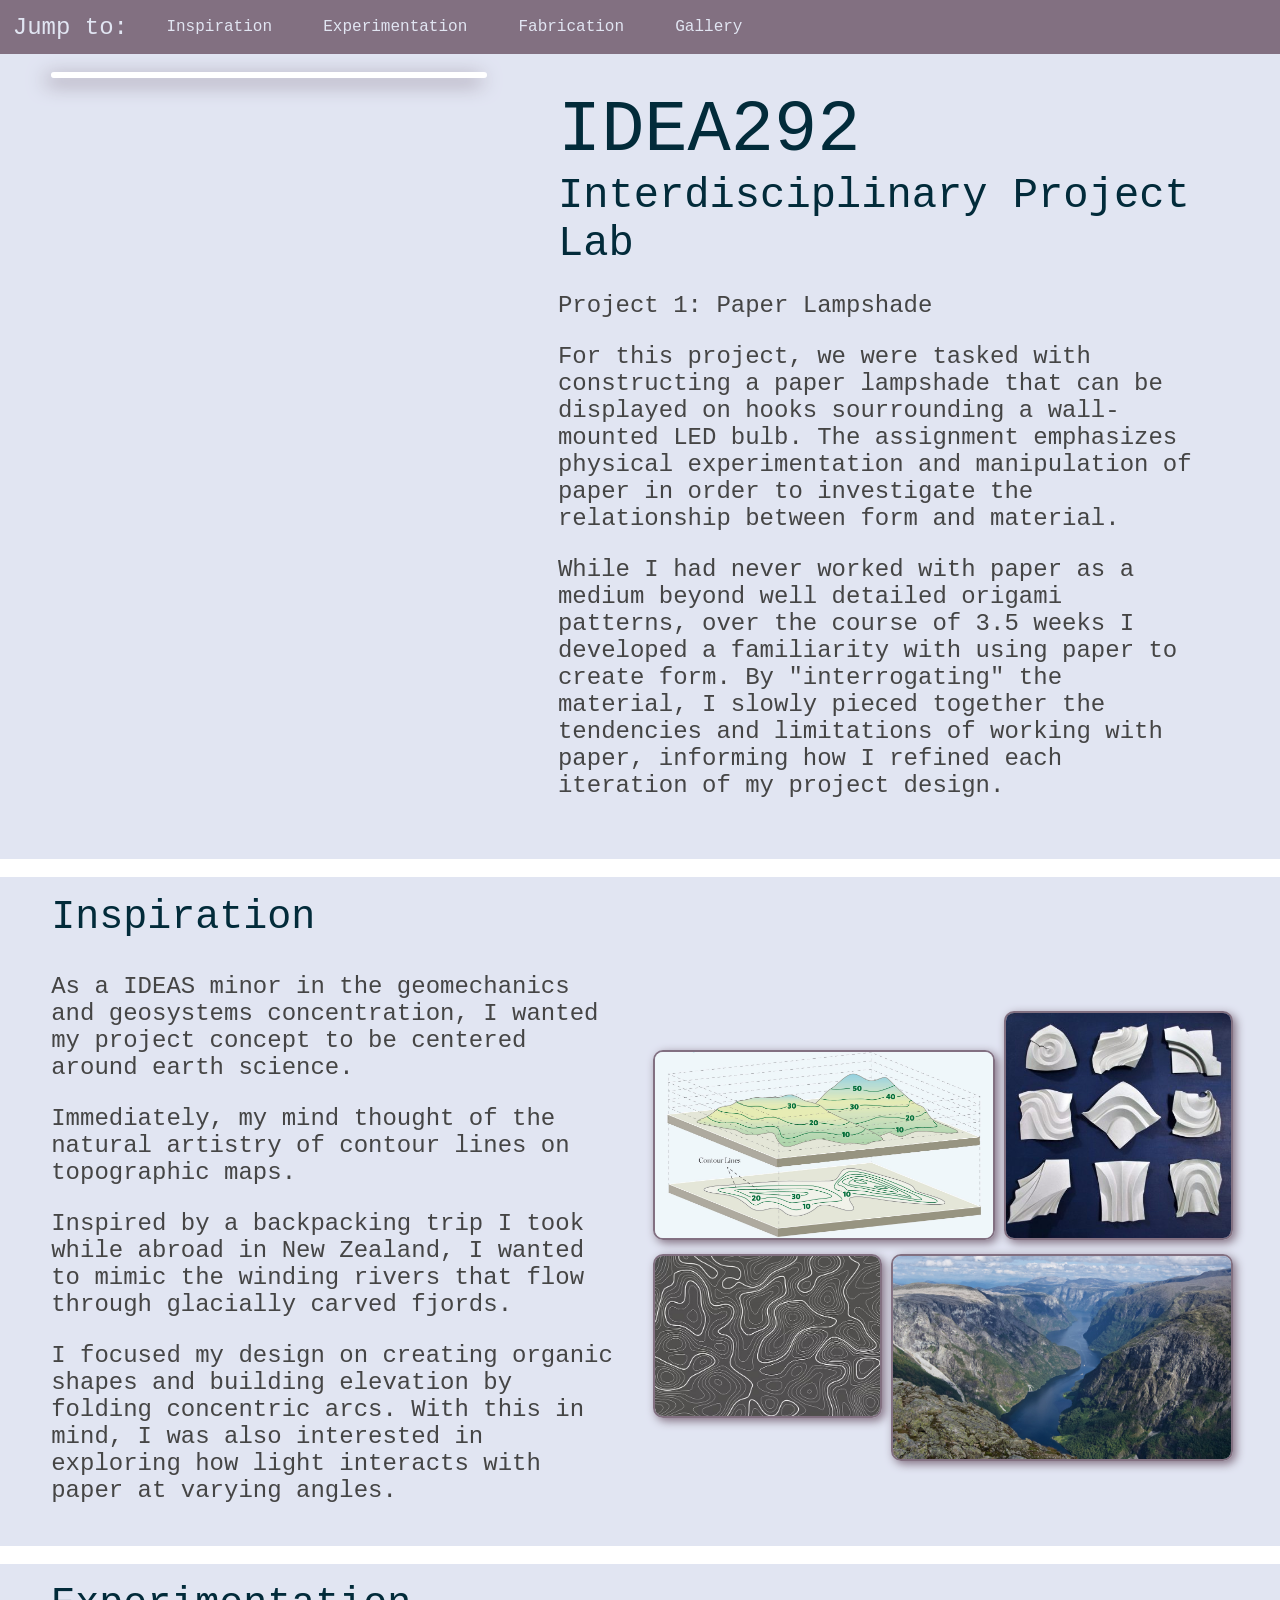
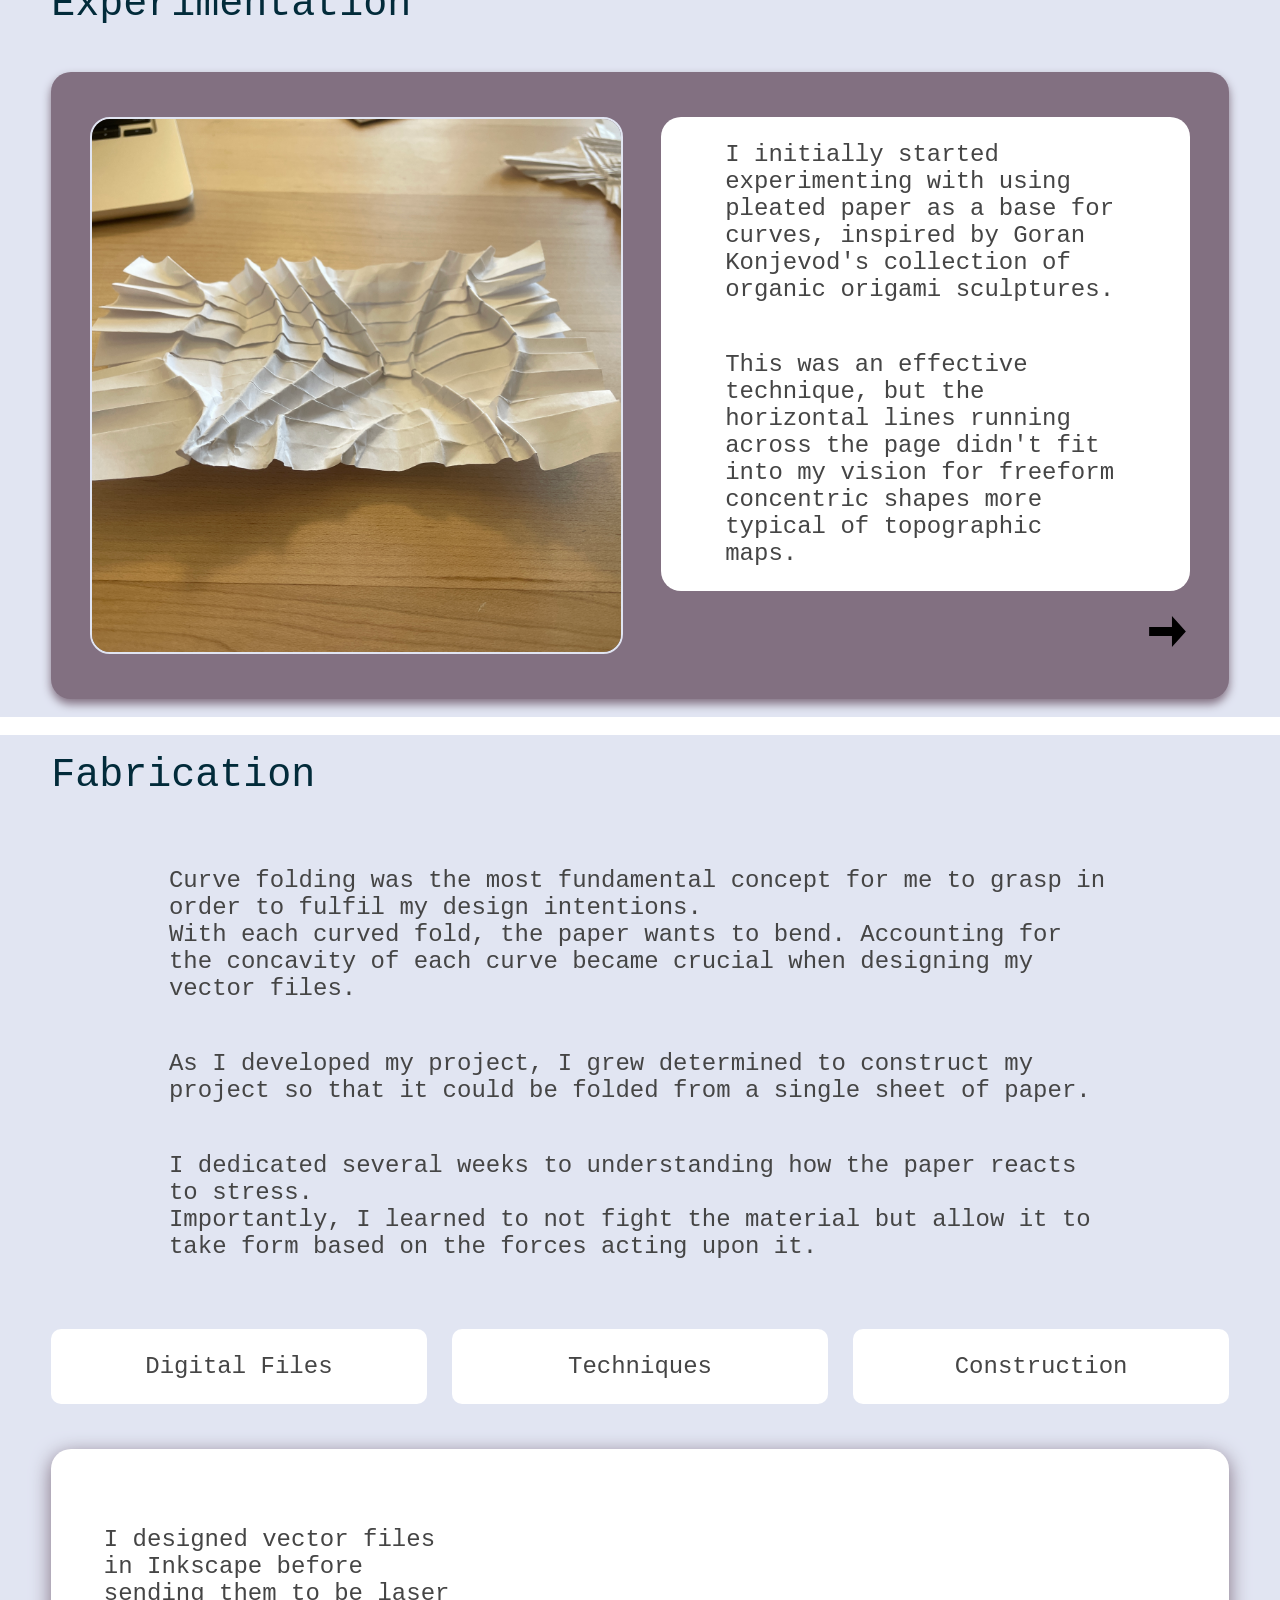
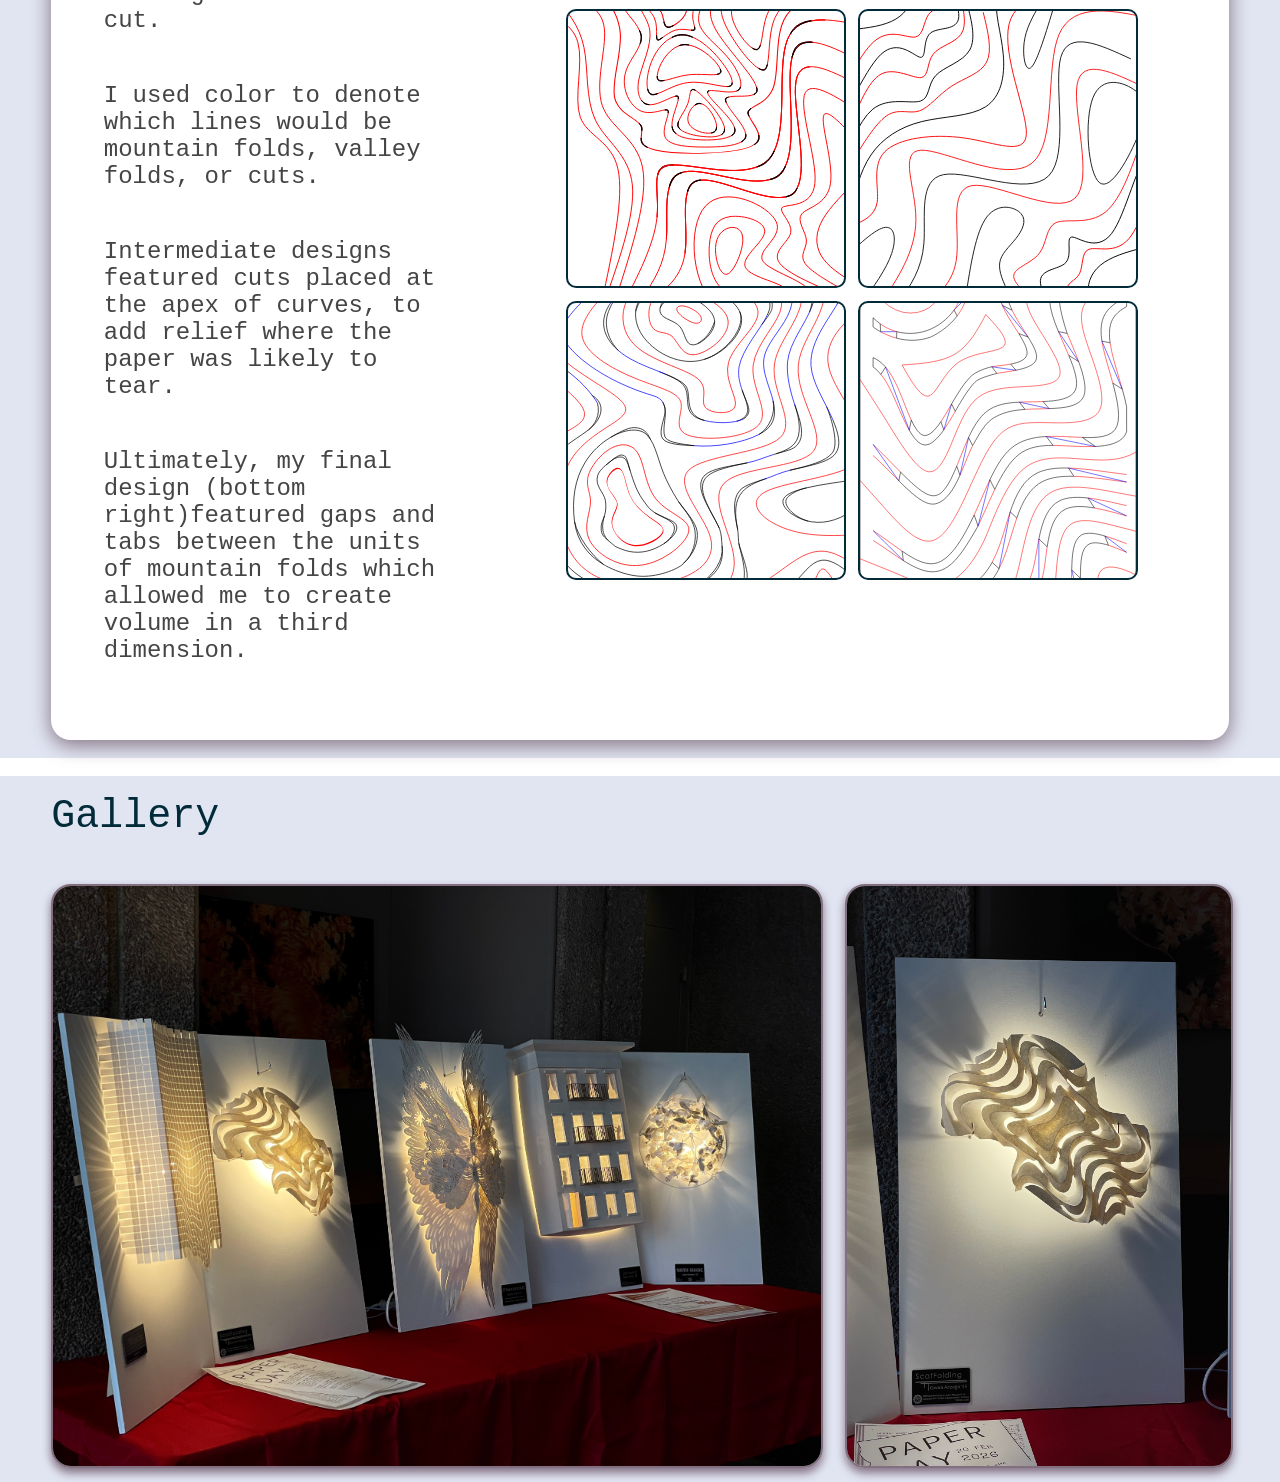
==== index.html @ c8131023 "Add files via upload" ====
<!DOCTYPE html>
<html lang="en">
<head>
    <meta charset="UTF-8">
    <meta name="viewport" content="width=device-width, initial-scale=1.0">
    <title>Paper Project</title>
     <link rel="stylesheet" href="PaperProject.css">
</head>
<body>
    <div id="nav">
        <p>Jump to:</p>
        <div class="navBox"><a class="navLink" href="#inspiration">Inspiration</a></div>
        <div class="navBox"><a class="navLink" href="#experimentation">Experimentation</a></div>
        <div class="navBox"><a class="navLink" href="#fabrication">Fabrication</a></div>
        <div class="navBox"><a class="navLink" href="#gallery">Gallery</a></div>

    </div>
    <div id="allSections">
        <div id= "landing" class="section">
            <div id="landingPhoto" class="fill"><img src="./Images/paperLabPhoto.JPG" alt=""></div>
            <div id="landingText" class="fill">
                <div id="number292" ><h2>IDEA292</h2></div>
                <div id="title292" ><h3>Interdisciplinary Project Lab</h3></div>
                <div id="description292"><p>Project 1: Paper Lampshade</p>
                <p>For this project, we were tasked with constructing a paper lampshade that can be displayed on hooks sourrounding a wall-mounted LED bulb. The assignment emphasizes physical experimentation and manipulation of paper in order to investigate the relationship between form and material.</p>
                <p>While I had never worked with paper as a medium beyond well detailed origami patterns, over the course of 3.5 weeks I developed a familiarity with using paper to create form. By "interrogating" the material, I slowly pieced together the tendencies and limitations of working with paper, informing how I refined each iteration of my project design.</p>
                </div>
            </div>

        </div>

        <div id="inspiration" class="section">
            <div id="inspirationTitle" class="titles"><h2>Inspiration</h2></div>
            <div id="inspirationContent">
                <div id="inspirationText">
                    <p>As a IDEAS minor in the geomechanics and geosystems concentration, I wanted my project concept to be centered around earth science.</p>
                    <p>Immediately, my mind thought of the natural artistry of contour lines on topographic maps.</p>
                    <p>Inspired by a backpacking trip I took while abroad in New Zealand, I wanted to mimic the winding rivers that flow through glacially carved fjords.</p>
                    <p>I focused my design on creating organic shapes and building elevation by folding concentric arcs. With this in mind, I was also interested in exploring how light interacts with paper at varying angles.</p>
                   
                </div>
                <div id="inspirationPhotos"> 
                    <div id="inspirationPhotosTop">
                        <span class="imgContainer" id="topoDiagram"><img src="./Images/topo-diagram.jpg"></span>
                        <span class="imgContainer"><img src="./Images/wesley_hicks.jpg"></span>
                    </div>
                    <div id="inspirationPhotosBottom">
                        <span class="imgContainer" ><img src="./Images/topo-contour.jpeg"></span>
                        <span class="imgContainer" id="fjord"><img src="./Images/fjord.jpg"></span>
                    </div>
                </div>
            </div>
        </div>

        <div id="experimentation" class="section">
            <div id="expTitle" class="titles"><h2>Experimentation</h2></div>
            <div class="expSlide" id="expSlide1" >
                <div class="expImage" id="expImage1"><img src="./Images/pleatedFolds.JPG"></div>
                <div class="expTextAndArrow">
                    <div class="expBlurbs" id="expBlurb1">
                        <p>I initially started experimenting with using pleated paper as a base for curves, inspired by Goran Konjevod's collection of organic origami sculptures.</p>
                        <p>This was an effective technique, but the horizontal lines running across the page didn't fit into my vision for freeform concentric shapes more typical of topographic maps.</p>
                    </div>
                    <div  class="expArrowBox" id="firstArrow"><img class="arrow" src="./Images/RightArrow.svg"></div>
                </div>
            </div>
            <div id="expSlide2" class="expSlide">
                <div class="expImage" id="expImage"><img src="./Images/squarymid.JPG"></div>
                <div class="expTextAndArrow">
                    <div class="expBlurbs" id="expBlurb2">
                        <p>From there, I then moved toward a gridded approach. While satisfying, the meticulously folded grid felt too calculated to represent the naturally crafted landforms I was inspired by.</p>
                        <p>Though, this experiment did show me that my goals of building vertical elevation was not far out of reach.</p>
                    </div>
                    <div  class="expArrowBox"><img  class="flipArrow" src="./Images/RightArrow.svg"><img class="arrow" src="./Images/RightArrow.svg"></div>
                </div>
            </div>
            <div id="expSlide3" class="expSlide">
                <div class="expImage" id="expImage3"><img src="./Images/roundMdf.JPG"></div>
                <div class="expTextAndArrow">
                    <div class="expBlurbs" id="expBlurb3">
                        <p>Straying away from straight lines, I tried using laser cut perforations to act as paths to guide folds. I also laser cut MDF whose edges I could press into and roll over the perforations in order to easily create creases in the paper.</p>
                        <p>At this point, I was able to make curved folds but my paper would end up wrinkled and sometimes torn.</p>
                    </div>
                    <div  class="expArrowBox"><img class="flipArrow" src="./Images/RightArrow.svg"><img class="arrow" src="./Images/RightArrow.svg"></div>
                </div>
            </div>
            <div id="expSlide4" class="expSlide">
                <div class="expImage" id="expImage4"><img src="./Images/colorCurves.JPG"></div>
                <div class="expTextAndArrow">
                    <div class="expBlurbs" id="expBlurb4">
                        <p>I realized that folding curves meant the paper would want to bend. I also realized that the paper was most likely to tear at the peaks of curves, meaning these are locations of high stress.</p>
                        <p>By color coding my folds and bends, I got a good sense of how the paper wants to move when I make certain design decisions.</p>
                    </div>
                    <div  class="expArrowBox"><img class="flipArrow"  src="./Images/RightArrow.svg"><img class="arrow" src="./Images/RightArrow.svg"></div>
                </div>
            </div>
            <div id="expSlide5" class="expSlide">
                <div class="expImage" id="expImage5"><img src="./Images/tapedShell.JPG"></div>
                <div class="expTextAndArrow">
                    <div class="expBlurbs" id="expBlurb5">
                        <p>Before I could figure out how to assemble everything from one sheet of paper, I decided to separate each band and use tape to add hinges for movement in a new direction.</p>
                        <p>This paper shell helped me realize it was still possible to create more depth coming out of the board if I could figure out how to fold paper hinges between each curved section.</p>
                    </div>
                    <div  class="expArrowBox" id="lastArrow"><img class="flipArrow" src="./Images/RightArrow.svg"></div>
                </div>
            </div>
        </div>
        
        <div id="fabrication" class="section">
            <div id="fabTitle" class="titles"><h2>Fabrication</h2></div>
            <div id="fabConstraints">
                <p>Curve folding was the most fundamental concept for me to grasp in order to fulfil my design intentions.<br>With each curved fold, the paper wants to bend. Accounting for the concavity of each curve became crucial when designing my vector files.</p>
                <p>As I developed my project, I grew determined to construct my project so that it could be folded from a single sheet of paper.</p>
                <p>I dedicated several weeks to understanding how the paper reacts to stress.<br>Importantly, I learned to not fight the material but allow it to take form based on the forces acting upon it.</p>
            </div>
            <div id="labelContainer">
                <div id="digitalFiles" onclick="showFab('fabDigi')" class="labels"><p>Digital Files</p></div>
                <div id="techniques" onclick="showFab('fabTech')" class="labels"><p>Techniques</p></div>
                <div id="construction" onclick="showFab('fabConstruct')" class="labels"><p>Construction</p></div>
            </div>
            <div class="fabContainer active" id="fabDigi">
                <div id="fabDigiText">
                    <p>I designed vector files in Inkscape before sending them to be laser cut.</p>
                    <p>I used color to denote which lines would be mountain folds, valley folds, or cuts.</p>
                    <p>Intermediate designs featured cuts placed at the apex of curves, to add relief where the paper was likely to tear.</p>
                    <p>Ultimately, my final design (bottom right)featured gaps and tabs between the units of mountain folds which allowed me to create volume in a third dimension.</p>

                </div>
                <div id="fabDigiGrid">
                    <div id="fabDigiG1" class="digiGrid"><img src="./Images/6x6.svg" ></div>
                    <div id="fabDigiG2" class="digiGrid"><img src="./Images/10-21_10x10.svg" ></div>
                    <div id="fabDigiG3" class="digiGrid"><img src="./Images/curve_cuts.svg" ></div>
                    <div id="fabDigiG4" class="digiGrid"><img src="./Images/finalCut.svg" ></div>
                </div>
            </div>
            <div class="fabContainer" id="fabTech">
                <div class="fabText" id="fabTechText">
                    <p>Paper is a delicate material and overhandling it can affect its ability to hold form or create unintentional creasing. Meticulously planning ahead and creatively using the tools available made the final piece possible.</p>
                </div>
                <div id="fabTechContent">
                    <div id="fabTechLeft" class="techColumn">
                        <div class="techColumnPic"><img src="./Images/binder_clips.JPG" alt=""></div>
                        <div class="techColumnText">
                            <p>The diagonal valley folds on the tabs between mountain fold units were what created the voluminous inward curl of the single sheet.</p>
                            <p>Binder clips were useful for ensuring good pressure and contact while the glue dried.</p>
                        </div>
                    </div>
                    <div id="fabTechRight" class="techColumn">
                        <div class="techColumnPic"><img src="./Images/whiteboard1.JPG" alt=""></div>
                        <div class="techColumnText">
                            <p>Though there exist programs that can simulate origami folds, the curves and varying fold angles within my design were not well visualized.</p>
                            <p>Instead, I found drawing perspective views and color coordinating fold direction was a more helpful route.</p>
                        </div>
                    </div>
                </div>
            </div>
            <div class="fabContainer" id="fabConstruct">
                <div id="fabConstructTop" class="fill">
                    <div class="fabText" id="fabConstructBlurb">
                        <p>Most of my time was spent trying to understand the ins-and-outs of working with paper as a construction material. It was only on the last night before my project was showcased that each piece of knowledge I learned over 3.5 weeks culminated together into a final form. </p>
                    </div>
                </div>
                <div id="fabConstructBot" class="fill">
                    <div class="fabConstructBox" id="ConstructBox1">
                        <div class="fabConstructPic" id="ConstructPic1"><img src="./Images/namePlate.JPG"></div>
                        <div class="fabConstructText" id="ConstructText1">
                            <p>There is a paradoxical nature to my project that I wanted to capture in its title:<br>Organic shapes creating rigidity. An interconnected form only made possible by its gaps.</p>
                            <p>I found an apt comparison by thinking of my topographic inspiration almost as the floorplan or scaffolding of the land. It was a whole day later before I had even realized it had the word folding in it, which I capitalized for emphasis.</p>
                        </div>
                    </div>
                    <div class="fabConstructBox" id="ConstructBox2">
                        <div class="fabConstructText" id="ConstructText1">
                            <p>I was conscious of the fact that the paper would naturally shrink as I folded it up. I used a 20x16 sheet, dimensioned slightly smaller than the bed of the Epilog laser. </p>
                            <p>At this scale, the piece could sit on the hooks at a diagonal tilt, perfectly covering lightbulb in the middle, and cast shadows along where the edges make contact with the board.</p>
                        </div>
                        <div class="fabConstructPic" id="ConstructPic1"><img src="./Images/unfoldFold.JPG"></div>
                    </div>
                </div>

            </div>


        </div>
        <div class="section" id="gallery">
            <div id="galleryTitle" class="titles"><h2>Gallery</h2></div>
            <div id="galleryRow">
                <span class="galleryPic" id="galleryPicLeft"><img src="./Images/paperDayDisplay.JPG" alt=""></span>
                <span class="galleryPic" id="galleryPicRight"><img src="./Images/paperDaySolo.JPG" alt=""></span>
            </div>
        </div>
    </div>
<script src="PaperProject.js"></script>
</body>
</html>
---- PaperProject.css ----
body{
    box-sizing: border-box;
    font-family: 'Courier New', Courier, monospace;
    margin: 0px;
}

h2,h3{
    font-weight: normal;
    color: #022b3a}
p{ 
    font-size: clamp(1rem, 0.7rem + 1vw, 1.5rem);
    color: #454545ff;
}

#nav{ 
    display: flex;
    align-items: center;
    gap: 2vw;
    background-color: #827081;
    padding: 1vh 1vw;
    p{ 
        color: #e1e5f2;
        margin: 0;
    }
}
.navBox{ 
    display: flex;
    padding: 1vh 1vw;
    border-radius: 10px;
    display: flex;
    align-items: center;
}

.navLink{
    color: #e1e5f2;
    text-decoration: none;
}

.navBox:hover{ 
    background-color: #e1e5f2;
    a{ 
    color: #022b3a} 
    transition: 0.25s ease-in-out;
}


#allSections{ 
    display: flex;
    flex-direction: column;
    gap:2vh;
}

.section{ 
    display: flex;
    padding: 2vh 4vw;
    gap: 5vh;
    flex-wrap: wrap;
    align-items: start;
    background-color:#e1e5f2
}

.fill{ 
    display: flex;
    flex:1;
    overflow: hidden;
}

#landingPhoto{ 
    display: flex;
    border-radius: 20px;
    overflow: hidden;
    min-width: 360px;
    border: white solid 3px;
    box-shadow: -5px 5px 20px #827081 ;
    img{ 
        width: 100%;
        object-fit: contain}
}

#landingText{ 
    display: flex;
    flex: 1.5;
    flex-direction: column;
    align-items:left;
    text-align: left;
    padding: 2vh 2vw;
    min-width: 360px;
}

#number292{ 
    font-size: clamp(1.75rem, 1rem + 2.5vw, 3rem);
    h2{
        margin: auto;
    }
}

#title292{
    font-size: clamp(1.5rem, 1.4rem + 2vw, 2.25rem);
    h3{
        overflow-wrap: anywhere;
        margin: auto;
    }
}

#description292{ 
    font-size: clamp(1rem, 0.7rem + 1vw, 1.5rem);
    margin: auto;
}

#inspiration{ 
    flex-direction: column;
    gap: 1vh;
}

.titles{ 
    display: flex;
    width: 100%;
    h2{ 
        font-size: clamp(1.5rem, 1.4rem + 2vw, 2.5rem);
        margin: auto 0;
        
    }
}

#inspirationContent{
    display: flex;
    gap: 2vw;
    flex-wrap: wrap;   
    align-items: center;
}
#inspirationText{ 
    flex: 1;
    min-width: 360px;
}
#inspirationPhotos{ 
    display: flex;
    flex: 1;
    flex-direction: column;
    gap: 1vh;
    min-width: 400px;
}

#inspirationPhotosTop, #inspirationPhotosBottom{ 
    display: flex;
    justify-content: space-evenly;
    gap: 1vw;
}

.imgContainer{ 
    flex: 1;

    img{ 
        width: 100%;
        border-radius: 10px;
        border: #827081 solid 2px;

    box-shadow: 3px 3px 10px #827081 ;
    }
}
#topoDiagram, #fjord{ 
    flex: 1.5;
    align-self:end;
}


.expSlide{ 
    display: none;
    flex-wrap: wrap;
    gap: 3vw;
    padding: 5vh 3vw;
    background-color:#827081;
    border-radius: 20px;

    box-shadow: 0px 5px 10px #827081 ;
}
.expTextAndArrow{ 
    display: flex;
    flex-direction: column;
    flex: 1;
    gap: 2vh;
    min-width: 360px;
}

.expBlurbs{ 
    display: flex;
    flex-direction: column;
    flex: 1;
    background-color: white;
    border-radius: 20px;
    justify-content: center;
    align-items: center;
    padding: 0vh 5vw;
}

.expArrowBox{ 
    display: flex;
    height: 5vh;
    justify-content: space-between;
    img{
        height: 100%;
    }
}
.arrow{ 
    border-radius: 5px;
    opacity: 100%;
}

.arrow:hover{ 
    cursor: grab;
    background-color: #e1e5f2;
    transition: 0.25s ease-in-out;

}

#firstArrow{ 
    justify-content: right;
}
#lastArrow{ 
    justify-content: left;
}
.flipArrow{ 
    border-radius: 5px;
    transform: rotate(180deg);
    opacity: 100%;
}
.flipArrow:hover{ 
    cursor: grab;
    background-color: #e1e5f2;
    transition: .25s ease-in-out;
}

.expImage{ 
    flex: 1;
    align-content: center;
    overflow: hidden;
    border-radius: 20px;
    min-width: 360px;
    border: #e1e5f2 solid 2px;
    img{
        width: 100%;
        height: 100%;
        object-fit: cover;
    }
}
#fabrication{ 
    flex-direction: column;
}
#fabConstraints{
    display: flex;
    width: 100%;
    flex-direction: column;
    align-items: center;
    p{
        width: 80%;}
}
#labelContainer{
    display: flex;
    width: 100%;
    justify-content: center;
    gap: 2vw;
}

.labels{
    display: flex;
    flex: 1;
    justify-content: center;
    background-color: white;
    border-radius: 10px;
}
.labels:hover{ 
    cursor: grab;

    background-color: #827081;
    p{color: white;}
    transition: 0.25s ease-in-out;
}
.labels:active{ 

    background-color: #454545ff;
    transition: none;
}

.fabContainer{ 
    display: none;
    flex-wrap: wrap;
    background-color: white;
    gap: 1vw;
    min-height: 60vh;
    align-items: center;
    justify-content: center;
    border-radius: 20px;
    padding: 3vh 3vh;
    box-shadow: 0px 5px 20px #827081 ;
}

#fabDigiText{
    display: flex;
    flex-direction: column;
    padding: 2vw;
    width: 30%;
    min-width: 360px;
}

#fabDigiG1{grid-area: topLeft;}
#fabDigiG2{grid-area: topRight;}
#fabDigiG3{grid-area: botLeft;}
#fabDigiG4{grid-area: botRight;}

#fabDigiGrid{ 
    display: grid;
    flex: 1;
    grid:
    'topLeft topRight'
    'botLeft botRight';
    gap: 1vw;
    min-width: 360px;
    padding: 5vw;
    aspect-ratio: 1/1;
}
.digiGrid{ 
    background-color:white;
    border: solid 2px #022b3a;
    border-radius: 10px;
    overflow: hidden;
    img{ 
        width:100%;
        height: 100%;
        object-fit: cover;
    }
}

#fabTech{ 
    flex-direction: column;
}

.fabText{ 
    display: flex;
    padding: 2vh;
    justify-content: center;
    p{ 
        width: 80%;
    }
}

#fabTechContent{ 
    display: flex;
    flex: 1;
    gap: 2vw;
    width: 100%;
    flex-wrap: wrap;
}

.techColumn{ 
    display: flex;
    flex-direction: column;
    flex: 1;
    align-items: center;
    background-color: #827081;
    border-radius: 20px;
}

.techColumnPic{ 
    flex: 1;
    width: 50%;
    padding: 2vh 2vw;
    min-width: 360px;
    img{ 
        object-fit: cover;
        width: 100%;
        border-radius: 20px;
        border: #e1e5f2 solid 2px;
    }
}

.techColumnText{ 
    flex: 1;
    width: 80%;
    padding: 2vh 2vw;
    p{ 
        color: white;
    }
}

#fabConstruct{ 
    flex-direction: column;
}

.fabConstructBox{ 
    display: flex;
    gap: 1vw;
    background-color:#827081;
    border-radius: 20px;
    flex-wrap: wrap;
}
.fabConstructText{ 
    display: flex;
    flex-direction: column;
    flex:2;
    padding: 2vw;
    align-items: center;
    min-width: 360px;
    p{ 
        color: white;
    }
}

.fabConstructPic{ 
    display: flex;
    flex: 1;
    padding: 2vh 2vw;
    align-items: center;
    min-width: 250px;
    width: 50%;
    img{ 
        object-fit: cover;
        width: 100%;
        border-radius: 20px;
        border: #e1e5f2 solid 2px;
    }
}
#fabConstructBot{ 
    flex-direction: column;
    gap: 2vh;
}
.active{ 
    display: flex;
}

#galleryRow{ 
    display: flex;
    flex:1;
    gap: 2vw;
    flex-wrap: wrap;
}

.galleryPic{
    display: flex;
    min-width: 360px;
    img{ 
        width: 100%;
        height: 100%;
        object-fit: cover;
        border-radius: 20px;
        border: #827081 solid 2px;
        box-shadow: 0px 5px 10px #827081 ;
    }
}
#galleryPicLeft{ 
    flex: 2;
}
#galleryPicRight{ 
    flex: 1;
}
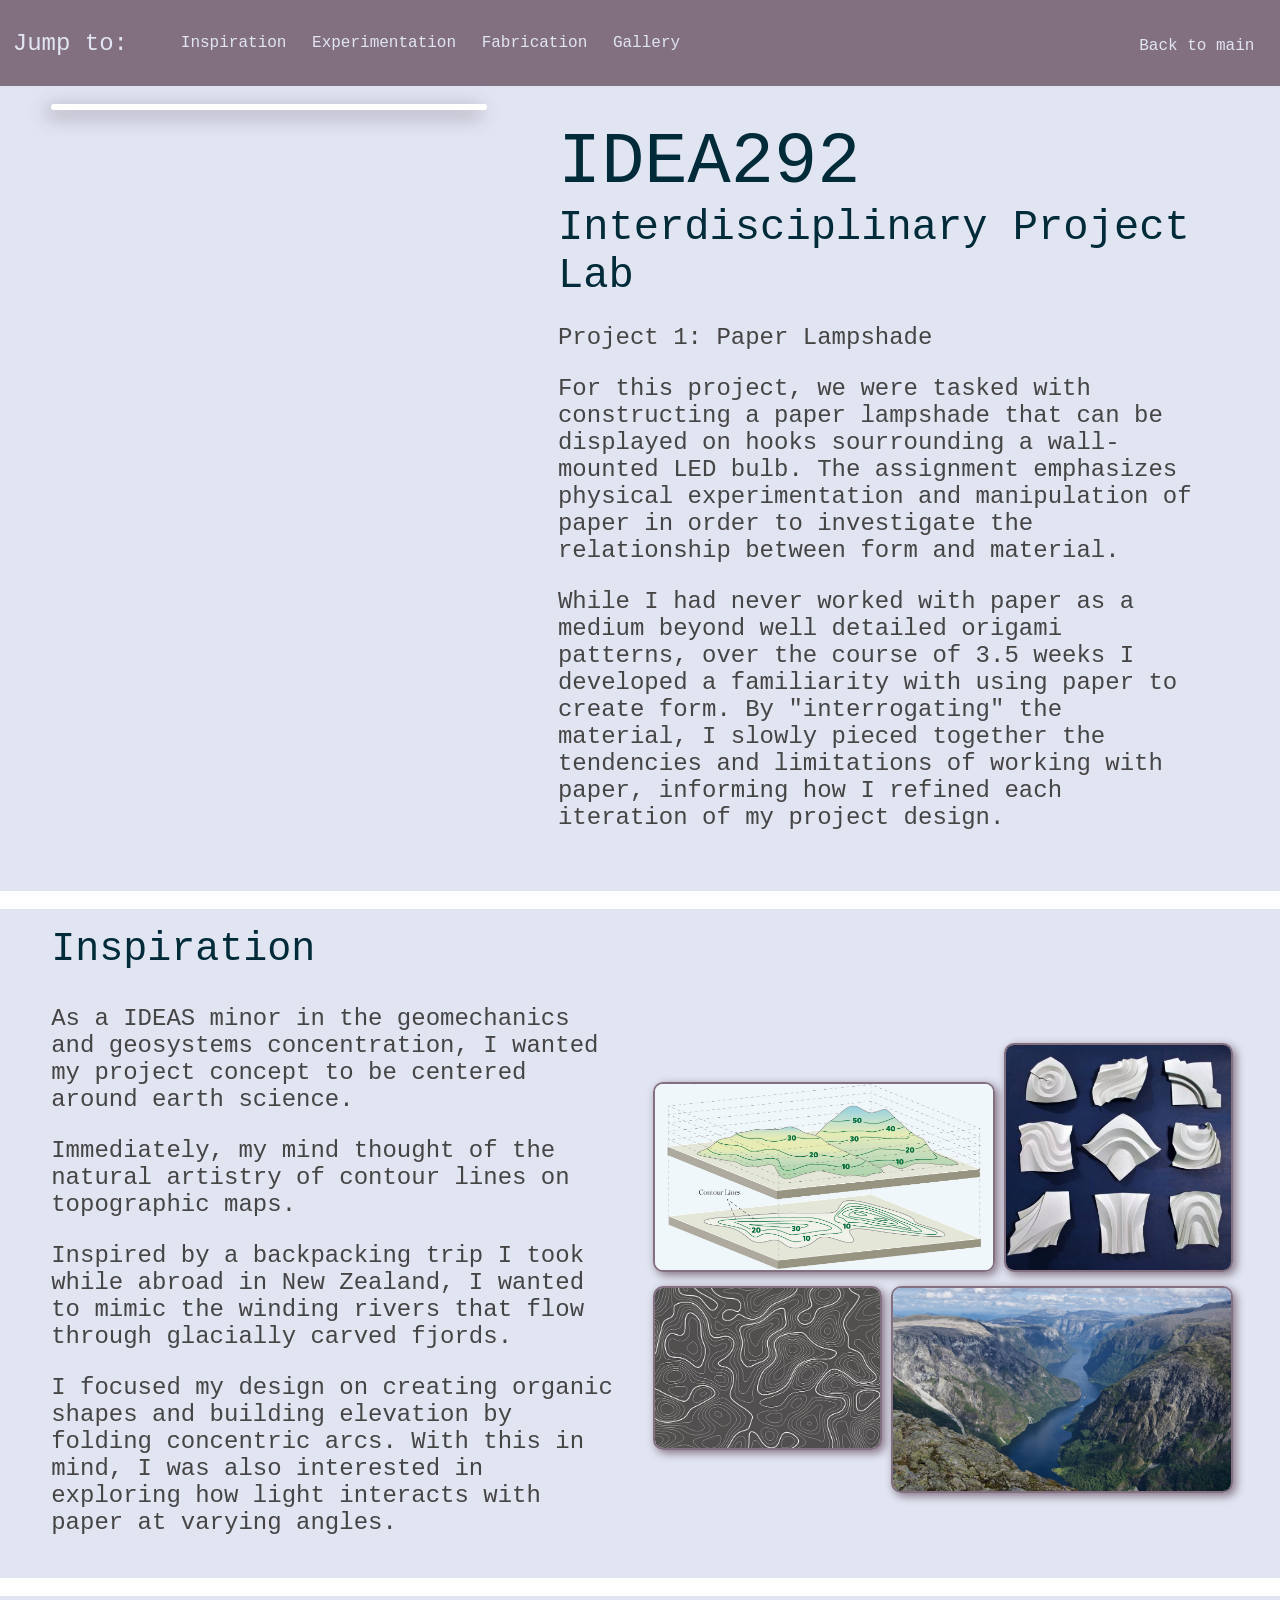
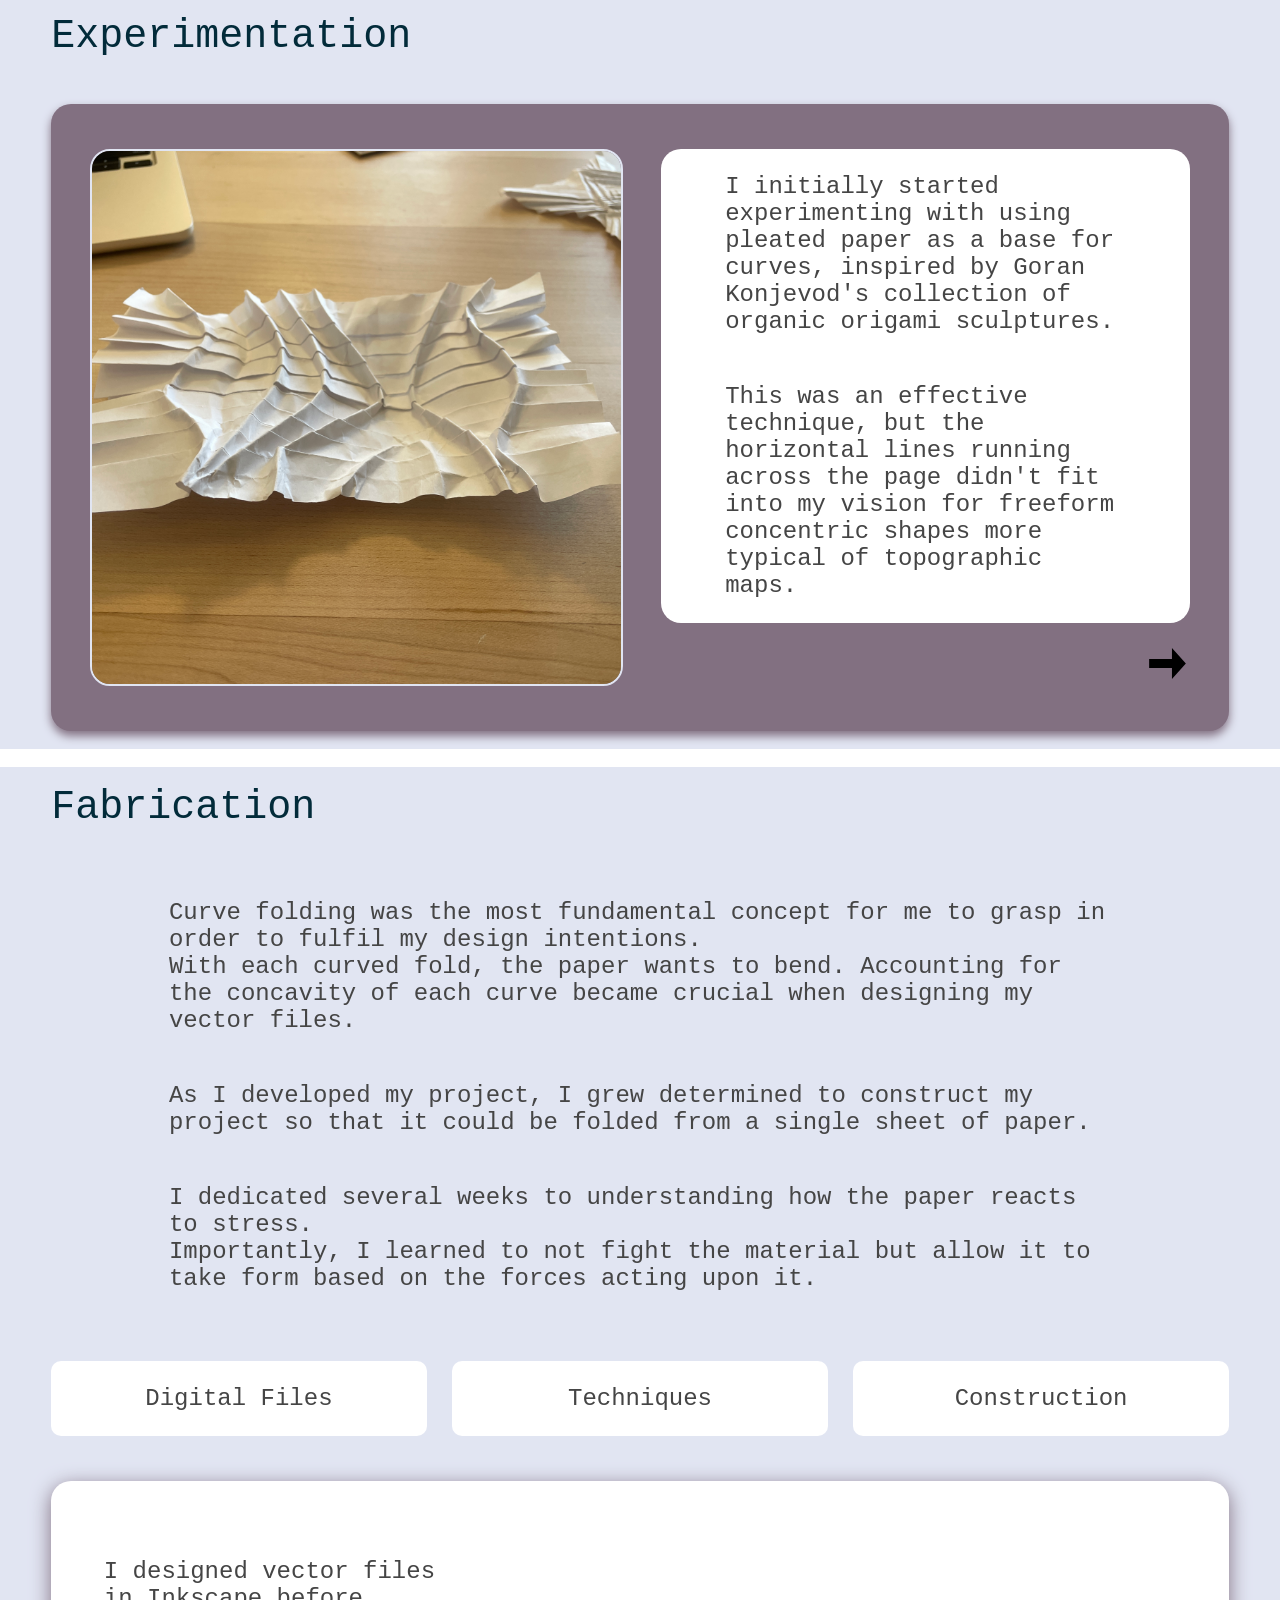
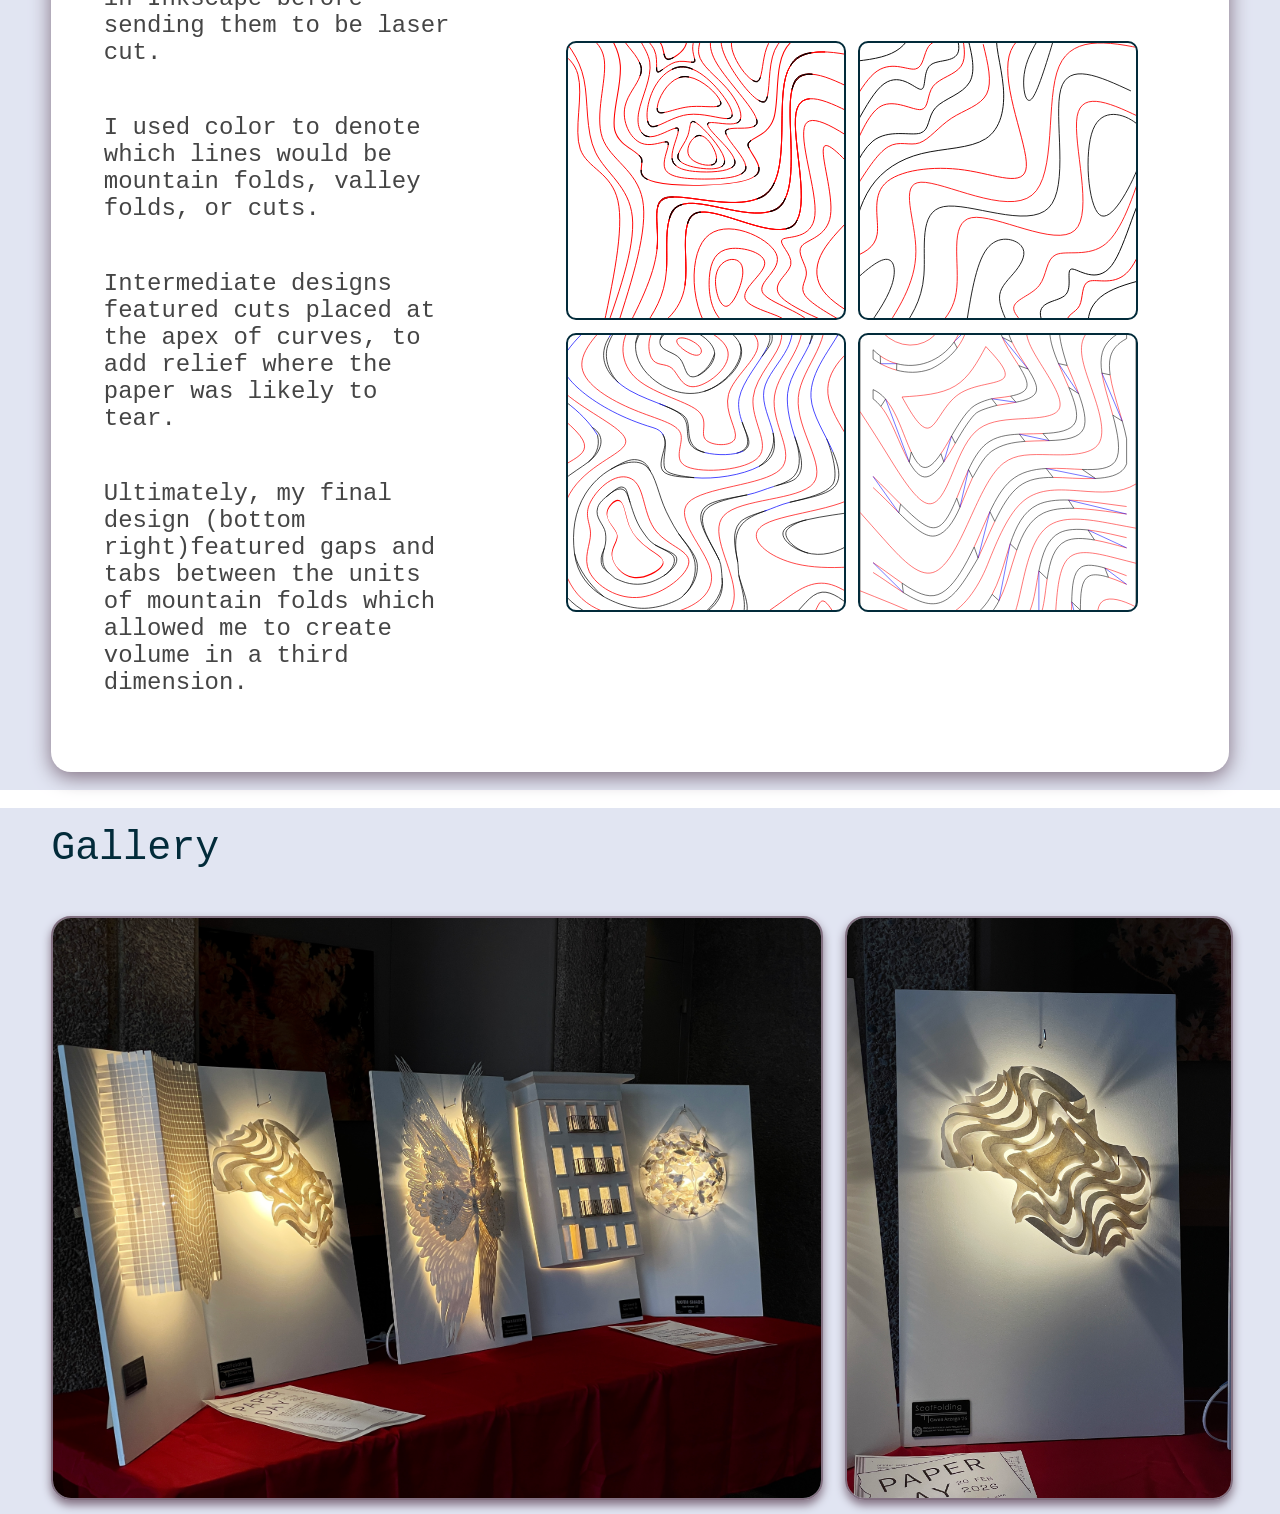
==== commit 813e2408: "Update index.html New nav bar" ====
--- a/index.html
+++ b/index.html
@@ -7,14 +7,21 @@
      <link rel="stylesheet" href="PaperProject.css">
 </head>
 <body>
-    <div id="nav">
-        <p>Jump to:</p>
-        <div class="navBox"><a class="navLink" href="#inspiration">Inspiration</a></div>
-        <div class="navBox"><a class="navLink" href="#experimentation">Experimentation</a></div>
-        <div class="navBox"><a class="navLink" href="#fabrication">Fabrication</a></div>
-        <div class="navBox"><a class="navLink" href="#gallery">Gallery</a></div>
-
-    </div>
+    <nav id="nav">
+        <div id="navMenu">
+            <p id="navDropdown">Jump to &#8964;</p>
+            <p id="jumpHorizontal">Jump to:</p>
+        <ul id="navSections">
+            <li class="navBox"><a class="navLink" href="#inspiration">Inspiration</a></li>
+            <li class="navBox"><a class="navLink" href="#experimentation">Experimentation</a></li>
+            <li class="navBox"><a class="navLink" href="#fabrication">Fabrication</a></li>
+            <li class="navBox"><a class="navLink" href="#gallery">Gallery</a></li>
+        </ul>
+        </div>
+        <div id="backToMain" class="navBox">
+            <a class="navLink" href="#gallery">Back to main</a>
+        </div>
+    </nav>
     <div id="allSections">
         <div id= "landing" class="section">
             <div id="landingPhoto" class="fill"><img src="./Images/paperLabPhoto.JPG" alt=""></div>
@@ -191,4 +198,4 @@
     </div>
 <script src="PaperProject.js"></script>
 </body>
-</html>+</html>
--- a/PaperProject.css
+++ b/PaperProject.css
@@ -14,15 +14,52 @@
 
 #nav{ 
     display: flex;
-    align-items: center;
+    align-items: baseline;
     gap: 2vw;
     background-color: #827081;
     padding: 1vh 1vw;
+    justify-content: space-between;
     p{ 
         color: #e1e5f2;
         margin: 0;
     }
 }
+#navMenu{ 
+    display: flex;
+    align-items: center;
+}
+
+#navDropdown{display: none;}
+
+#navDropdown:hover{ 
+    cursor: pointer;
+}
+
+
+@media (max-width: 700px){ 
+    #navMenu{ 
+        flex-direction: column;
+        align-items: baseline;
+        }
+    #navDropdown{ 
+        display: flex;}
+    #jumpHorizontal{display: none;}
+    #navSections{
+        display: none;
+        flex-direction: column;
+    }
+    #navSections.show{
+        display: flex;
+    }
+
+}
+
+@media (min-width: 700px){
+    #navSections{ 
+        display: flex;
+    }
+}
+
 .navBox{ 
     display: flex;
     padding: 1vh 1vw;
@@ -450,4 +487,4 @@
 }
 #galleryPicRight{ 
     flex: 1;
-}+}
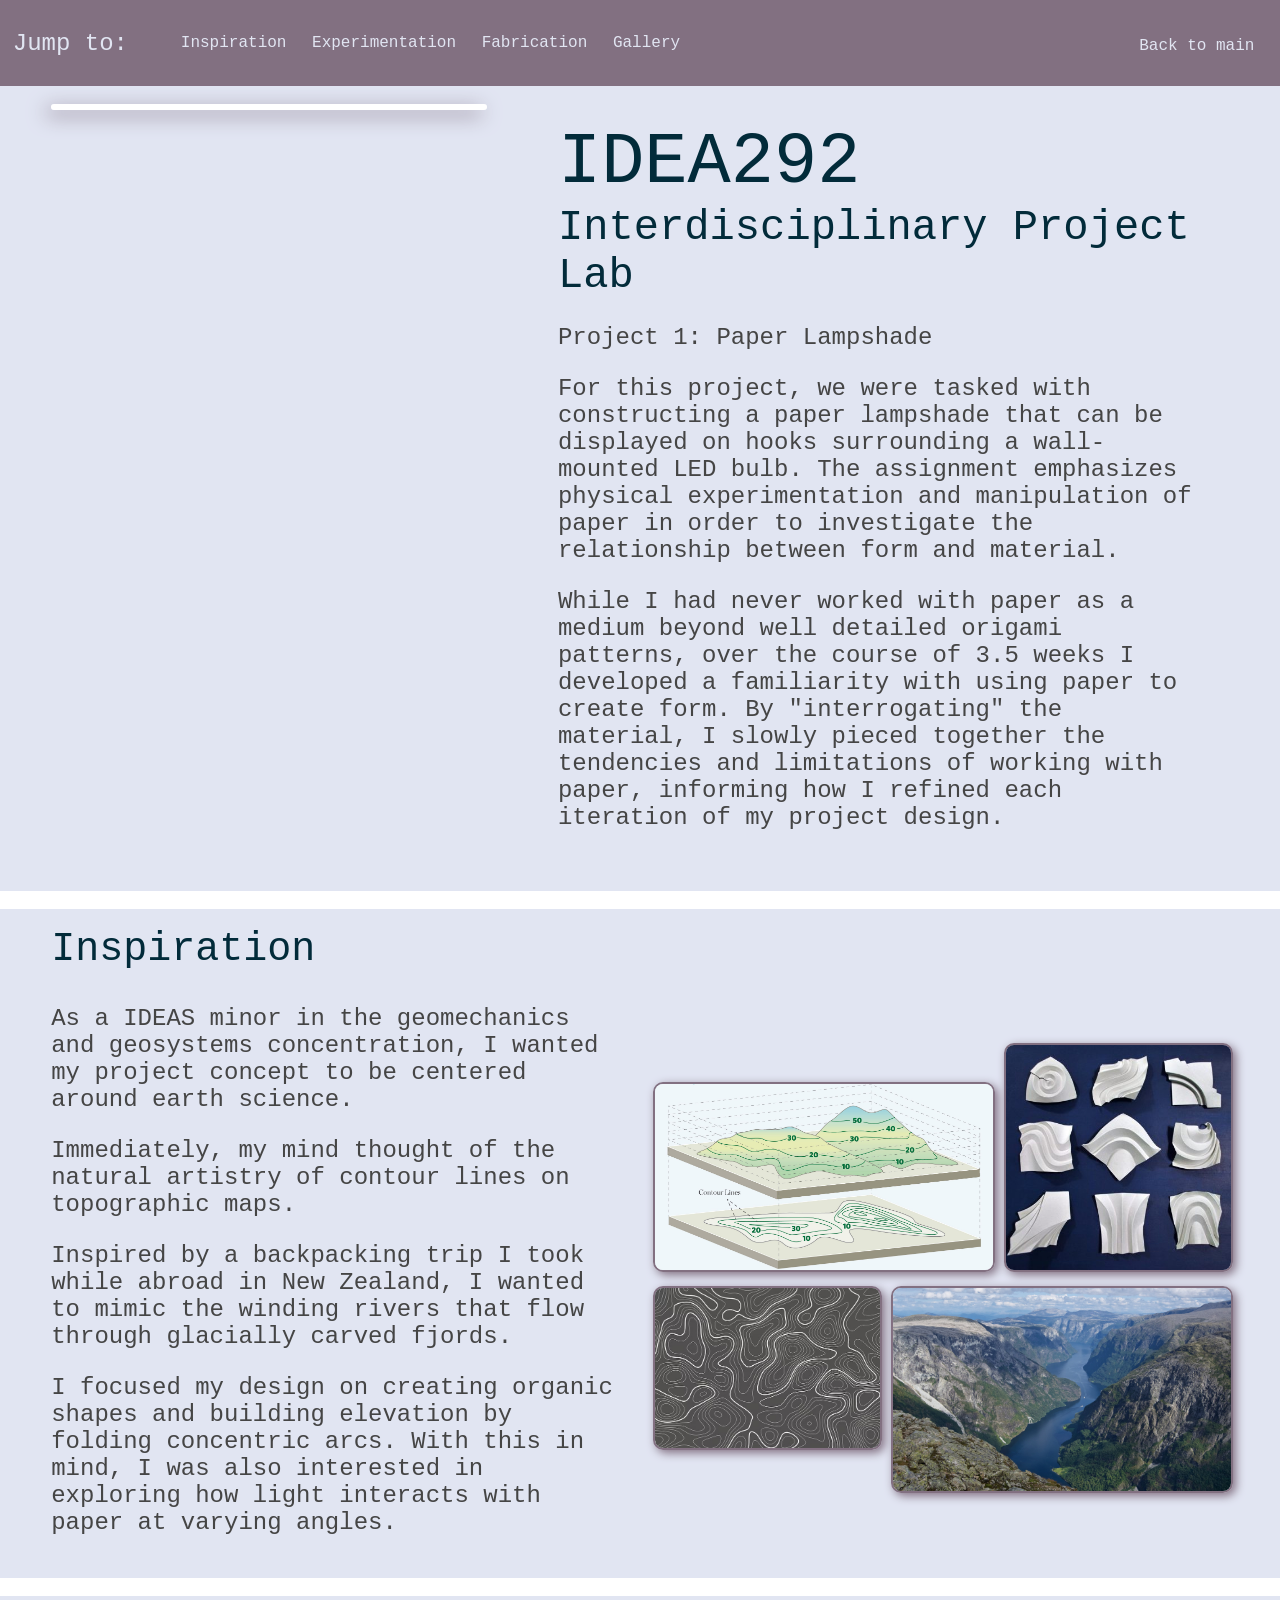
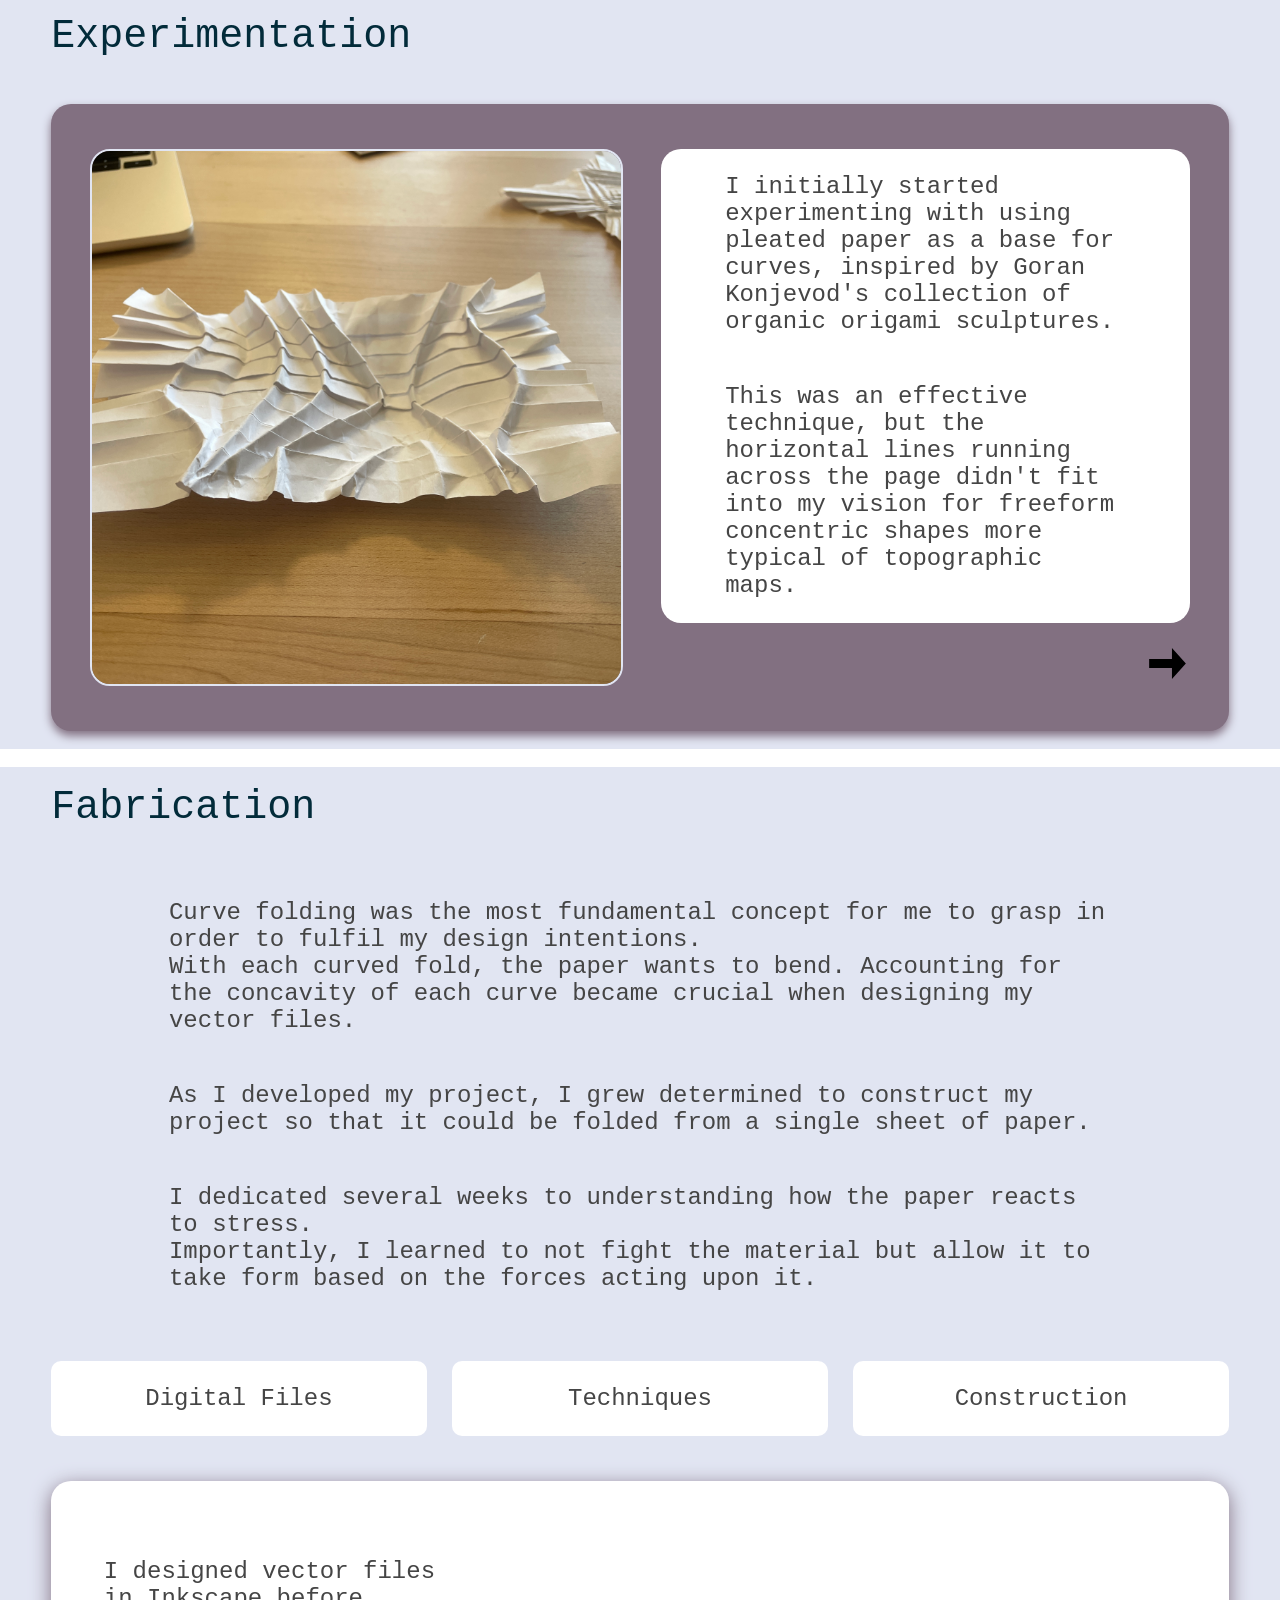
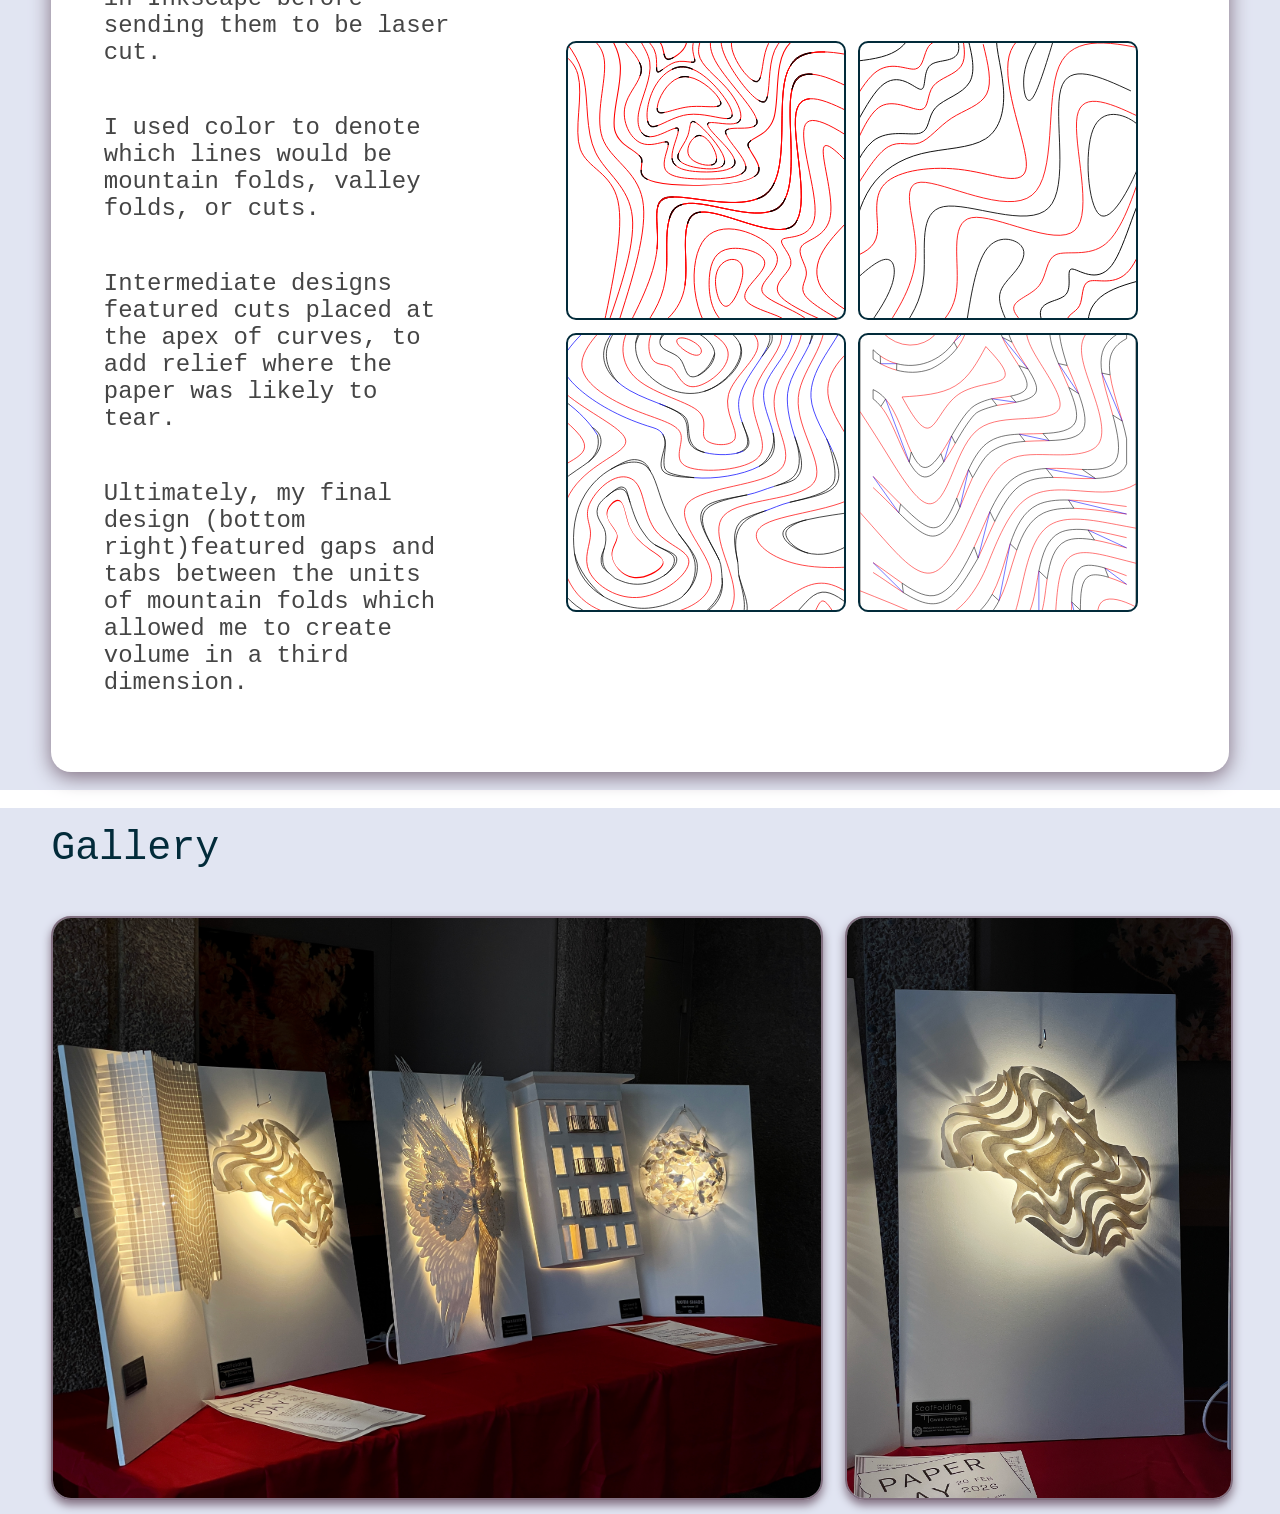
==== commit b1567985: "Update index.html" ====
--- a/index.html
+++ b/index.html
@@ -29,7 +29,7 @@
                 <div id="number292" ><h2>IDEA292</h2></div>
                 <div id="title292" ><h3>Interdisciplinary Project Lab</h3></div>
                 <div id="description292"><p>Project 1: Paper Lampshade</p>
-                <p>For this project, we were tasked with constructing a paper lampshade that can be displayed on hooks sourrounding a wall-mounted LED bulb. The assignment emphasizes physical experimentation and manipulation of paper in order to investigate the relationship between form and material.</p>
+                <p>For this project, we were tasked with constructing a paper lampshade that can be displayed on hooks surrounding a wall-mounted LED bulb. The assignment emphasizes physical experimentation and manipulation of paper in order to investigate the relationship between form and material.</p>
                 <p>While I had never worked with paper as a medium beyond well detailed origami patterns, over the course of 3.5 weeks I developed a familiarity with using paper to create form. By "interrogating" the material, I slowly pieced together the tendencies and limitations of working with paper, informing how I refined each iteration of my project design.</p>
                 </div>
             </div>
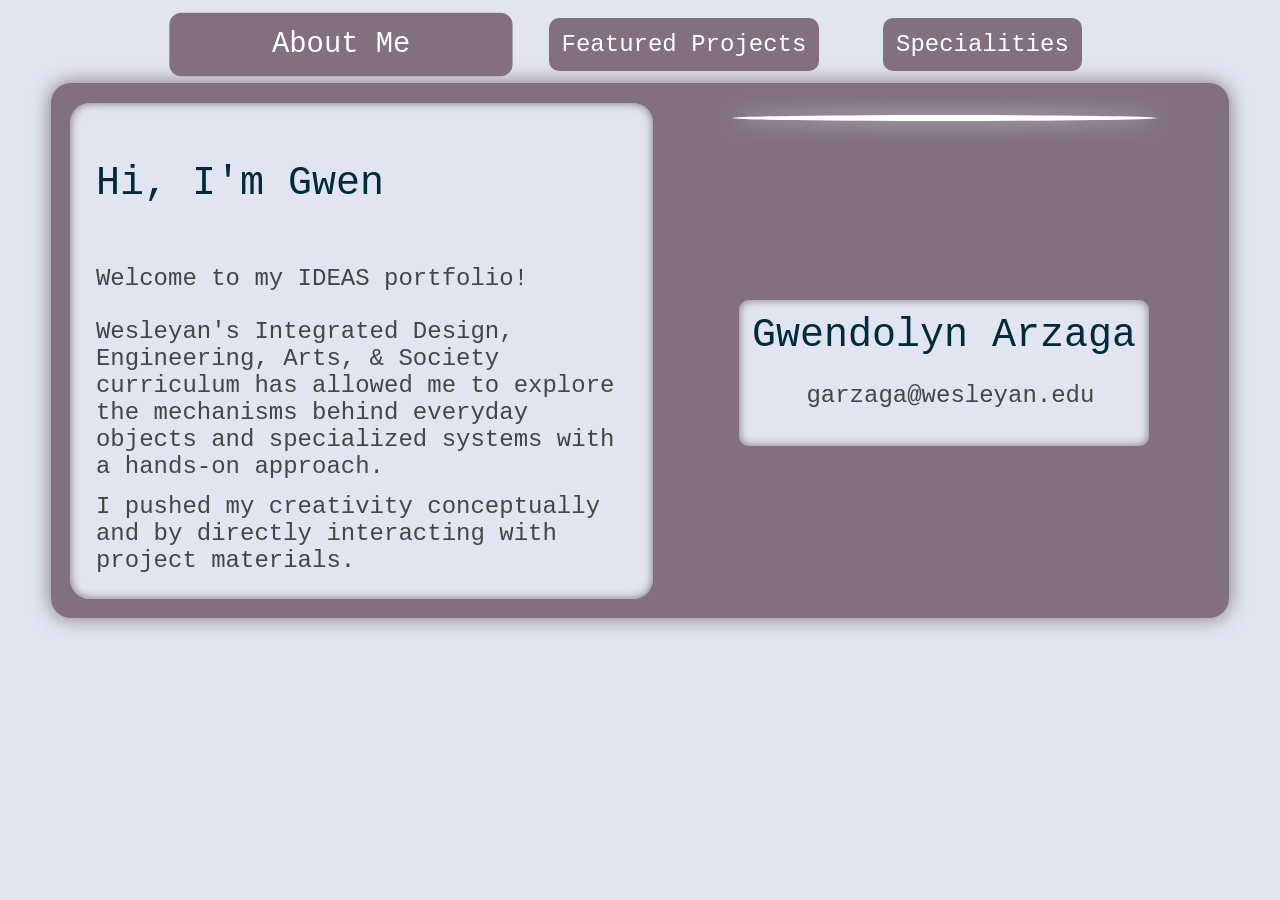
==== commit c21b6d13: "Add files via upload" ====
--- a/index.html
+++ b/index.html
@@ -3,199 +3,84 @@
 <head>
     <meta charset="UTF-8">
     <meta name="viewport" content="width=device-width, initial-scale=1.0">
-    <title>Paper Project</title>
-     <link rel="stylesheet" href="PaperProject.css">
+    <title>GA Portfolio Landing</title>
+    <link rel="stylesheet" href="index.css">
 </head>
 <body>
-    <nav id="nav">
-        <div id="navMenu">
-            <p id="navDropdown">Jump to &#8964;</p>
-            <p id="jumpHorizontal">Jump to:</p>
-        <ul id="navSections">
-            <li class="navBox"><a class="navLink" href="#inspiration">Inspiration</a></li>
-            <li class="navBox"><a class="navLink" href="#experimentation">Experimentation</a></li>
-            <li class="navBox"><a class="navLink" href="#fabrication">Fabrication</a></li>
-            <li class="navBox"><a class="navLink" href="#gallery">Gallery</a></li>
-        </ul>
-        </div>
-        <div id="backToMain" class="navBox">
-            <a class="navLink" href="#gallery">Back to main</a>
-        </div>
-    </nav>
-    <div id="allSections">
-        <div id= "landing" class="section">
-            <div id="landingPhoto" class="fill"><img src="./Images/paperLabPhoto.JPG" alt=""></div>
-            <div id="landingText" class="fill">
-                <div id="number292" ><h2>IDEA292</h2></div>
-                <div id="title292" ><h3>Interdisciplinary Project Lab</h3></div>
-                <div id="description292"><p>Project 1: Paper Lampshade</p>
-                <p>For this project, we were tasked with constructing a paper lampshade that can be displayed on hooks surrounding a wall-mounted LED bulb. The assignment emphasizes physical experimentation and manipulation of paper in order to investigate the relationship between form and material.</p>
-                <p>While I had never worked with paper as a medium beyond well detailed origami patterns, over the course of 3.5 weeks I developed a familiarity with using paper to create form. By "interrogating" the material, I slowly pieced together the tendencies and limitations of working with paper, informing how I refined each iteration of my project design.</p>
+        <div id="landing">
+            <div id="tabs">
+                <div class="landingTab activeTab" id="aboutMeLabel" onclick="showSlide('aboutMe', 'aboutMeLabel')"><p>About Me</p></div>
+                <div class="landingTab" id="projectLabel" onclick="showSlide('projects','projectLabel')"><p>Featured Projects</p></div>
+                <div class="landingTab" id="specialtiesLabel" onclick="showSlide('specialties', 'specialtiesLabel')"><p>Specialities</p></div>
+            </div>
+
+            <div class=" activeSlide contentSlide" id="aboutMe">
+                <div id="aboutLeft">
+                    <div><h2>Hi, I'm Gwen</h2></div>
+                    <div><p>Welcome to my IDEAS portfolio!</p></div>
+                    <div id="aboutText">
+                        <p>Wesleyan's Integrated Design, Engineering, Arts, & Society curriculum has allowed me to explore the mechanisms behind everyday objects and specialized systems with a hands-on approach.</p>
+                        <p>I pushed my creativity conceptually and by directly interacting with project materials. </p>
+                    </div>
+                </div>
+                <div id="aboutRight">
+                    <div id="portraitContainer"><div class="photoDiv" id="aboutPortrait"><img src="/Images/portrait.JPG" alt=""></div></div>
+                    <div id="contact">
+                        <div id="fullName"><h2>Gwendolyn Arzaga</h2></div>
+                        <div id="secondRowContact">
+                            <div id="linkedIn"><a href="https://www.linkedin.com/in/gwendolyn-arzaga-094976373/"><img src="/Images/linkedinIcon.png" alt=""></a></div>
+                            <div id="email"><p>garzaga@wesleyan.edu</p></div>
+                        </div>
+                    </div>
+                </div>
+            </div>
+
+            <div class=" contentSlide" id="projects">
+                <a href="paperProject.html" class="projectTile" id="paperTile">
+                    <div class="projectUpper"><div class="projectPhoto photoDiv" id="paperPhoto"><img src="/Images/paperLabPhoto.JPG" alt=""></div></div>
+                    <div class="projectLower">
+                        <p class="course">Interdisciplinary Project Lab</p>
+                        <p class="assignment">Paper Lampshade</p>
+                    </div></a>
+                
+                <a href="itsGibbon.html" class="projectTile" id="gibbonTile">
+                    <div class="projectUpper"><div class="projectPhoto photoDiv" id="gibbonPhoto"><img src="/Images/gibbonStudio.JPG" alt=""></div></div>
+                     <div class="projectLower">
+                        <p class="course">Mechanical Design & Engineering</p>
+                        <p class="assignment">Biologically-inspired Locomotor</p>
+                     </div></a>
+                
+                <a href="ecoDesign.html" class="projectTile" id="ecoTile">
+                    <div class="projectUpper"><div class="projectPhoto photoDiv" id="ecoPhoto"><img src="/Images/playhouse.JPG" alt=""></div></div>
+                    <div class="projectLower">
+                        <p class="course">Ecological Design</p>
+                        <p class="assignment">Ritual Objects</p>
+                    </div></a>
+            </div>
+
+            <div class=" contentSlide" id="specialties">
+                <div class="specCol" id="specLeft">
+                    <p class="specTitle">Academic Concentrations</p>
+                    <ul class="specList">
+                        <li>Earth & Environmental Science</li>
+                        <li>Planetary Science</li>
+                        <li>IDEAS, geomechanics/geosystems</li>
+                    </ul>
+                </div>
+                <div class="specCol" id="specRight">
+                    <p class="specTitle">Fabrication Tools</p>
+                    <ul class="specList">
+                        <li>3D printer</li>
+                        <li>Laser cutter</li>
+                        <li>CNC router</li>
+                        <li>Band saw, scroll saw</li>
+                        <li>Table saw</li>
+                        <li>Microcontrollers</li>
+                    </ul>
                 </div>
             </div>
 
         </div>
-
-        <div id="inspiration" class="section">
-            <div id="inspirationTitle" class="titles"><h2>Inspiration</h2></div>
-            <div id="inspirationContent">
-                <div id="inspirationText">
-                    <p>As a IDEAS minor in the geomechanics and geosystems concentration, I wanted my project concept to be centered around earth science.</p>
-                    <p>Immediately, my mind thought of the natural artistry of contour lines on topographic maps.</p>
-                    <p>Inspired by a backpacking trip I took while abroad in New Zealand, I wanted to mimic the winding rivers that flow through glacially carved fjords.</p>
-                    <p>I focused my design on creating organic shapes and building elevation by folding concentric arcs. With this in mind, I was also interested in exploring how light interacts with paper at varying angles.</p>
-                   
-                </div>
-                <div id="inspirationPhotos"> 
-                    <div id="inspirationPhotosTop">
-                        <span class="imgContainer" id="topoDiagram"><img src="./Images/topo-diagram.jpg"></span>
-                        <span class="imgContainer"><img src="./Images/wesley_hicks.jpg"></span>
-                    </div>
-                    <div id="inspirationPhotosBottom">
-                        <span class="imgContainer" ><img src="./Images/topo-contour.jpeg"></span>
-                        <span class="imgContainer" id="fjord"><img src="./Images/fjord.jpg"></span>
-                    </div>
-                </div>
-            </div>
-        </div>
-
-        <div id="experimentation" class="section">
-            <div id="expTitle" class="titles"><h2>Experimentation</h2></div>
-            <div class="expSlide" id="expSlide1" >
-                <div class="expImage" id="expImage1"><img src="./Images/pleatedFolds.JPG"></div>
-                <div class="expTextAndArrow">
-                    <div class="expBlurbs" id="expBlurb1">
-                        <p>I initially started experimenting with using pleated paper as a base for curves, inspired by Goran Konjevod's collection of organic origami sculptures.</p>
-                        <p>This was an effective technique, but the horizontal lines running across the page didn't fit into my vision for freeform concentric shapes more typical of topographic maps.</p>
-                    </div>
-                    <div  class="expArrowBox" id="firstArrow"><img class="arrow" src="./Images/RightArrow.svg"></div>
-                </div>
-            </div>
-            <div id="expSlide2" class="expSlide">
-                <div class="expImage" id="expImage"><img src="./Images/squarymid.JPG"></div>
-                <div class="expTextAndArrow">
-                    <div class="expBlurbs" id="expBlurb2">
-                        <p>From there, I then moved toward a gridded approach. While satisfying, the meticulously folded grid felt too calculated to represent the naturally crafted landforms I was inspired by.</p>
-                        <p>Though, this experiment did show me that my goals of building vertical elevation was not far out of reach.</p>
-                    </div>
-                    <div  class="expArrowBox"><img  class="flipArrow" src="./Images/RightArrow.svg"><img class="arrow" src="./Images/RightArrow.svg"></div>
-                </div>
-            </div>
-            <div id="expSlide3" class="expSlide">
-                <div class="expImage" id="expImage3"><img src="./Images/roundMdf.JPG"></div>
-                <div class="expTextAndArrow">
-                    <div class="expBlurbs" id="expBlurb3">
-                        <p>Straying away from straight lines, I tried using laser cut perforations to act as paths to guide folds. I also laser cut MDF whose edges I could press into and roll over the perforations in order to easily create creases in the paper.</p>
-                        <p>At this point, I was able to make curved folds but my paper would end up wrinkled and sometimes torn.</p>
-                    </div>
-                    <div  class="expArrowBox"><img class="flipArrow" src="./Images/RightArrow.svg"><img class="arrow" src="./Images/RightArrow.svg"></div>
-                </div>
-            </div>
-            <div id="expSlide4" class="expSlide">
-                <div class="expImage" id="expImage4"><img src="./Images/colorCurves.JPG"></div>
-                <div class="expTextAndArrow">
-                    <div class="expBlurbs" id="expBlurb4">
-                        <p>I realized that folding curves meant the paper would want to bend. I also realized that the paper was most likely to tear at the peaks of curves, meaning these are locations of high stress.</p>
-                        <p>By color coding my folds and bends, I got a good sense of how the paper wants to move when I make certain design decisions.</p>
-                    </div>
-                    <div  class="expArrowBox"><img class="flipArrow"  src="./Images/RightArrow.svg"><img class="arrow" src="./Images/RightArrow.svg"></div>
-                </div>
-            </div>
-            <div id="expSlide5" class="expSlide">
-                <div class="expImage" id="expImage5"><img src="./Images/tapedShell.JPG"></div>
-                <div class="expTextAndArrow">
-                    <div class="expBlurbs" id="expBlurb5">
-                        <p>Before I could figure out how to assemble everything from one sheet of paper, I decided to separate each band and use tape to add hinges for movement in a new direction.</p>
-                        <p>This paper shell helped me realize it was still possible to create more depth coming out of the board if I could figure out how to fold paper hinges between each curved section.</p>
-                    </div>
-                    <div  class="expArrowBox" id="lastArrow"><img class="flipArrow" src="./Images/RightArrow.svg"></div>
-                </div>
-            </div>
-        </div>
-        
-        <div id="fabrication" class="section">
-            <div id="fabTitle" class="titles"><h2>Fabrication</h2></div>
-            <div id="fabConstraints">
-                <p>Curve folding was the most fundamental concept for me to grasp in order to fulfil my design intentions.<br>With each curved fold, the paper wants to bend. Accounting for the concavity of each curve became crucial when designing my vector files.</p>
-                <p>As I developed my project, I grew determined to construct my project so that it could be folded from a single sheet of paper.</p>
-                <p>I dedicated several weeks to understanding how the paper reacts to stress.<br>Importantly, I learned to not fight the material but allow it to take form based on the forces acting upon it.</p>
-            </div>
-            <div id="labelContainer">
-                <div id="digitalFiles" onclick="showFab('fabDigi')" class="labels"><p>Digital Files</p></div>
-                <div id="techniques" onclick="showFab('fabTech')" class="labels"><p>Techniques</p></div>
-                <div id="construction" onclick="showFab('fabConstruct')" class="labels"><p>Construction</p></div>
-            </div>
-            <div class="fabContainer active" id="fabDigi">
-                <div id="fabDigiText">
-                    <p>I designed vector files in Inkscape before sending them to be laser cut.</p>
-                    <p>I used color to denote which lines would be mountain folds, valley folds, or cuts.</p>
-                    <p>Intermediate designs featured cuts placed at the apex of curves, to add relief where the paper was likely to tear.</p>
-                    <p>Ultimately, my final design (bottom right)featured gaps and tabs between the units of mountain folds which allowed me to create volume in a third dimension.</p>
-
-                </div>
-                <div id="fabDigiGrid">
-                    <div id="fabDigiG1" class="digiGrid"><img src="./Images/6x6.svg" ></div>
-                    <div id="fabDigiG2" class="digiGrid"><img src="./Images/10-21_10x10.svg" ></div>
-                    <div id="fabDigiG3" class="digiGrid"><img src="./Images/curve_cuts.svg" ></div>
-                    <div id="fabDigiG4" class="digiGrid"><img src="./Images/finalCut.svg" ></div>
-                </div>
-            </div>
-            <div class="fabContainer" id="fabTech">
-                <div class="fabText" id="fabTechText">
-                    <p>Paper is a delicate material and overhandling it can affect its ability to hold form or create unintentional creasing. Meticulously planning ahead and creatively using the tools available made the final piece possible.</p>
-                </div>
-                <div id="fabTechContent">
-                    <div id="fabTechLeft" class="techColumn">
-                        <div class="techColumnPic"><img src="./Images/binder_clips.JPG" alt=""></div>
-                        <div class="techColumnText">
-                            <p>The diagonal valley folds on the tabs between mountain fold units were what created the voluminous inward curl of the single sheet.</p>
-                            <p>Binder clips were useful for ensuring good pressure and contact while the glue dried.</p>
-                        </div>
-                    </div>
-                    <div id="fabTechRight" class="techColumn">
-                        <div class="techColumnPic"><img src="./Images/whiteboard1.JPG" alt=""></div>
-                        <div class="techColumnText">
-                            <p>Though there exist programs that can simulate origami folds, the curves and varying fold angles within my design were not well visualized.</p>
-                            <p>Instead, I found drawing perspective views and color coordinating fold direction was a more helpful route.</p>
-                        </div>
-                    </div>
-                </div>
-            </div>
-            <div class="fabContainer" id="fabConstruct">
-                <div id="fabConstructTop" class="fill">
-                    <div class="fabText" id="fabConstructBlurb">
-                        <p>Most of my time was spent trying to understand the ins-and-outs of working with paper as a construction material. It was only on the last night before my project was showcased that each piece of knowledge I learned over 3.5 weeks culminated together into a final form. </p>
-                    </div>
-                </div>
-                <div id="fabConstructBot" class="fill">
-                    <div class="fabConstructBox" id="ConstructBox1">
-                        <div class="fabConstructPic" id="ConstructPic1"><img src="./Images/namePlate.JPG"></div>
-                        <div class="fabConstructText" id="ConstructText1">
-                            <p>There is a paradoxical nature to my project that I wanted to capture in its title:<br>Organic shapes creating rigidity. An interconnected form only made possible by its gaps.</p>
-                            <p>I found an apt comparison by thinking of my topographic inspiration almost as the floorplan or scaffolding of the land. It was a whole day later before I had even realized it had the word folding in it, which I capitalized for emphasis.</p>
-                        </div>
-                    </div>
-                    <div class="fabConstructBox" id="ConstructBox2">
-                        <div class="fabConstructText" id="ConstructText1">
-                            <p>I was conscious of the fact that the paper would naturally shrink as I folded it up. I used a 20x16 sheet, dimensioned slightly smaller than the bed of the Epilog laser. </p>
-                            <p>At this scale, the piece could sit on the hooks at a diagonal tilt, perfectly covering lightbulb in the middle, and cast shadows along where the edges make contact with the board.</p>
-                        </div>
-                        <div class="fabConstructPic" id="ConstructPic1"><img src="./Images/unfoldFold.JPG"></div>
-                    </div>
-                </div>
-
-            </div>
-
-
-        </div>
-        <div class="section" id="gallery">
-            <div id="galleryTitle" class="titles"><h2>Gallery</h2></div>
-            <div id="galleryRow">
-                <span class="galleryPic" id="galleryPicLeft"><img src="./Images/paperDayDisplay.JPG" alt=""></span>
-                <span class="galleryPic" id="galleryPicRight"><img src="./Images/paperDaySolo.JPG" alt=""></span>
-            </div>
-        </div>
-    </div>
-<script src="PaperProject.js"></script>
+    <script src="index.js"></script>
 </body>
-</html>
+</html>
--- a/index.css
+++ b/index.css
@@ -0,0 +1,238 @@
+body{
+    box-sizing: border-box;
+    font-family: 'Courier New', Courier, monospace;
+    margin: 0px;
+    background-color: #e1e5f2;
+}
+
+h2,h3{
+    font-weight: normal;
+    color: #022b3a}
+h2{ 
+    font-size: clamp(1.5rem, 1.4rem + 2vw, 2.5rem);
+        
+}
+p,li{ 
+    font-size: clamp(1rem, 0.7rem + 1vw, 1.5rem);
+    color: #454545ff;
+}
+div{ 
+    display: flex;
+}
+
+#landing{
+    display: flex;
+    padding: 2vh 4vw;
+    gap: 1vw;
+    flex-direction: column;
+    background-color:#e1e5f2;
+    align-items: center;
+}
+
+.photoDiv{
+    flex: 1;
+    border-radius: 10px;
+    border: solid white 3px;
+    overflow: hidden;
+    img{
+        object-fit: cover;
+        width: 100%;
+    }
+}
+
+#tabs{
+    justify-content: space-around;
+    width: 75%;
+    gap: 5vw;
+    margin: auto;
+
+}
+
+.landingTab{ 
+    flex: 1;
+    border-radius: 10px;
+    background-color: white;
+    padding: 1vw;
+    justify-content: center;
+    background-color: #827081;
+    flex: none;
+    p{ 
+        text-align: center;
+        color: white;
+        margin: auto;
+    }
+}
+
+.landingTab:hover{ 
+    cursor: grab;
+    background-color: white;
+    transition: 0.25s ease-in-out;
+    p{ 
+        color: #454545ff;
+    }
+}
+.landingTab:active{ 
+
+    background-color: #454545ff;
+    transition: none;
+}
+
+.activeTab{ 
+    flex: 2;
+    scale: 1.2;
+}
+
+.contentSlide{
+    display: none;
+}
+.activeSlide{
+    display: flex;
+    flex: 1;
+    padding: 1.5vw;
+    border-radius: 20px;
+    background-color: #827081;
+    box-shadow: 0px 0px 20px #827081;
+    gap: 2vw;
+    flex-wrap: wrap;
+    margin: auto;
+}
+
+#aboutLeft{ 
+    min-width: 360px;
+    flex: 1;
+    flex-direction: column;
+    gap: 2vw;
+    padding: 2vw;
+    background-color: #e1e5f2;
+    border-radius: 20px;
+    box-shadow: inset 0px 0px 10px #827081;
+    p{ 
+        margin: auto 0px;
+    }
+}
+
+#aboutText{ 
+    flex-direction: column;
+    gap: 1vw;
+}
+
+#aboutRight{ 
+    min-width: 360px;
+    flex: 1;
+    gap: 1vw;
+    flex-direction: column;
+    align-items: center;
+}
+
+#portraitContainer{ 
+    padding: 1vw;
+    width: 80%;
+}
+#aboutPortrait{ 
+    border-radius: 50%;
+    box-shadow: 0px 0px 20px #e1e5f2
+}
+#contact{ 
+    align-items: center;
+    flex-direction: column;
+    background-color: #e1e5f2;
+    padding: 1vw 1vw;
+    border-radius: 10px;
+    margin: auto;
+    box-shadow: inset 0px 0px 10px #827081;
+}
+
+#fullName{ 
+    margin: auto;
+    h2{ 
+        margin: auto;
+        text-align: center;
+    }
+}
+
+#linkedIn{ 
+    margin: auto;
+}
+
+#email{ 
+    margin: auto;
+}
+#secondRowContact{ 
+    gap: 1vw;
+    justify-content: space-around;
+}
+
+#projects{ 
+    gap: 3vw;
+    padding: 2vw;
+    flex-wrap: wrap;
+}
+
+.projectTile{ 
+    display: flex;
+    text-decoration: none;
+    flex: 1;
+    align-items: center;
+    flex-direction: column;
+    background-color: #e1e5f2;
+    padding: 3vw;
+    border-radius: 20px;
+    gap: 2vw;
+    min-width: 200px;
+}
+
+.projectTile:hover{
+    cursor: grab;
+    scale: 1.05;
+    transition: 0.25s ease-in-out;
+}
+
+.projectUpper{ 
+    flex: 1;
+    margin: auto;
+}
+.projectPhoto{ 
+    margin: auto;
+    border-radius: 50%;
+    box-shadow: 0px 0px 20px #827081;
+    img{ 
+        aspect-ratio: 1;
+    }
+}
+.projectLower{ 
+    flex: 1;
+    flex-direction: column;
+    gap: 1vw;
+    width: 100%;
+    justify-content: space-between;
+    p{ 
+        margin: auto 0px;
+        text-align: start;
+    }
+}
+.course{ 
+    font-weight: bold;
+}
+
+
+.specCol{ 
+    flex: 1;
+    background-color: #e1e5f2;
+    padding: 2vw;
+    border-radius: 20px;
+    gap: 1vw;
+    flex-wrap: wrap;
+    flex-direction: column;
+
+}
+
+.specTitle{ 
+    font-weight: bold;
+}
+.specList{ 
+    display: flex;
+    flex-direction: column;
+    width: 80%;
+    margin: 0px auto auto auto;
+    gap: 1vw;
+}
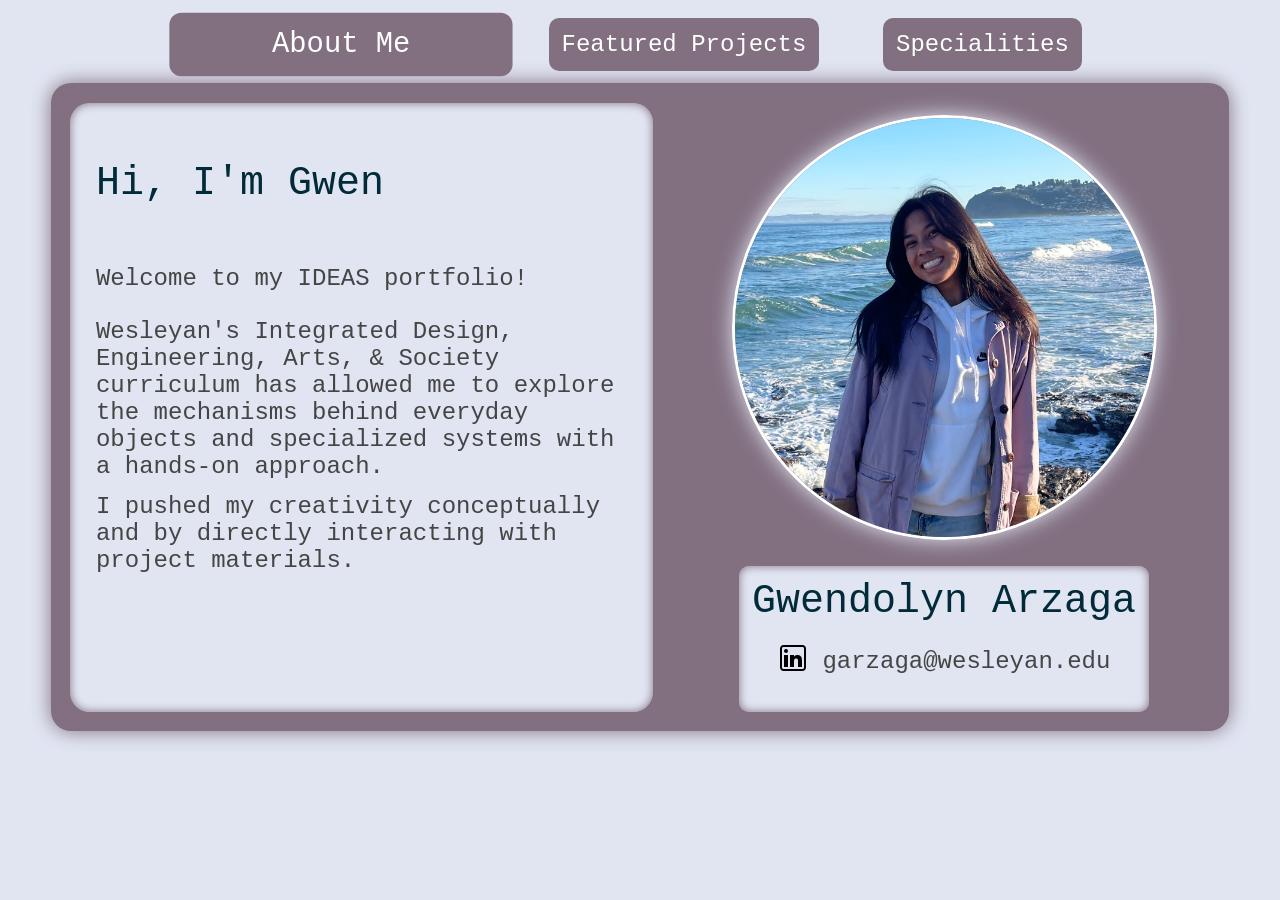
==== commit bf909233: "Update index.html" ====
--- a/index.html
+++ b/index.html
@@ -24,11 +24,11 @@
                     </div>
                 </div>
                 <div id="aboutRight">
-                    <div id="portraitContainer"><div class="photoDiv" id="aboutPortrait"><img src="/Images/portrait.JPG" alt=""></div></div>
+                    <div id="portraitContainer"><div class="photoDiv" id="aboutPortrait"><img src="Images/portrait.JPG" alt=""></div></div>
                     <div id="contact">
                         <div id="fullName"><h2>Gwendolyn Arzaga</h2></div>
                         <div id="secondRowContact">
-                            <div id="linkedIn"><a href="https://www.linkedin.com/in/gwendolyn-arzaga-094976373/"><img src="/Images/linkedinIcon.png" alt=""></a></div>
+                            <div id="linkedIn"><a href="https://www.linkedin.com/in/gwendolyn-arzaga-094976373/"><img src="Images/linkedinIcon.png" alt=""></a></div>
                             <div id="email"><p>garzaga@wesleyan.edu</p></div>
                         </div>
                     </div>
@@ -37,21 +37,21 @@
 
             <div class=" contentSlide" id="projects">
                 <a href="paperProject.html" class="projectTile" id="paperTile">
-                    <div class="projectUpper"><div class="projectPhoto photoDiv" id="paperPhoto"><img src="/Images/paperLabPhoto.JPG" alt=""></div></div>
+                    <div class="projectUpper"><div class="projectPhoto photoDiv" id="paperPhoto"><img src="Images/paperLabPhoto.JPG" alt=""></div></div>
                     <div class="projectLower">
                         <p class="course">Interdisciplinary Project Lab</p>
                         <p class="assignment">Paper Lampshade</p>
                     </div></a>
                 
                 <a href="itsGibbon.html" class="projectTile" id="gibbonTile">
-                    <div class="projectUpper"><div class="projectPhoto photoDiv" id="gibbonPhoto"><img src="/Images/gibbonStudio.JPG" alt=""></div></div>
+                    <div class="projectUpper"><div class="projectPhoto photoDiv" id="gibbonPhoto"><img src="Images/gibbonStudio.JPG" alt=""></div></div>
                      <div class="projectLower">
                         <p class="course">Mechanical Design & Engineering</p>
                         <p class="assignment">Biologically-inspired Locomotor</p>
                      </div></a>
                 
                 <a href="ecoDesign.html" class="projectTile" id="ecoTile">
-                    <div class="projectUpper"><div class="projectPhoto photoDiv" id="ecoPhoto"><img src="/Images/playhouse.JPG" alt=""></div></div>
+                    <div class="projectUpper"><div class="projectPhoto photoDiv" id="ecoPhoto"><img src="Images/playhouse.JPG" alt=""></div></div>
                     <div class="projectLower">
                         <p class="course">Ecological Design</p>
                         <p class="assignment">Ritual Objects</p>
@@ -83,4 +83,4 @@
         </div>
     <script src="index.js"></script>
 </body>
-</html>+</html>
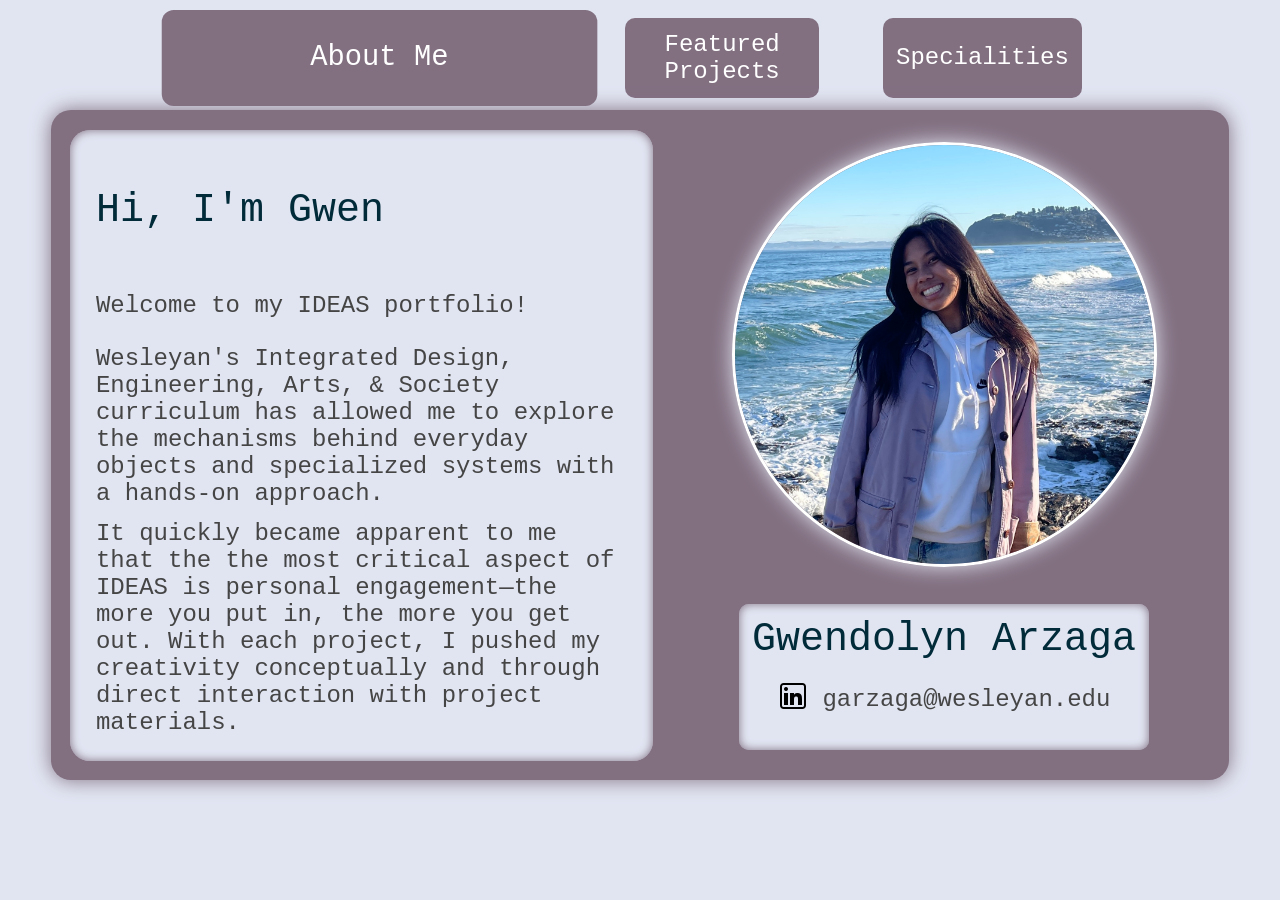
==== commit 9c2c5aed: "Add files via upload" ====
--- a/index.html
+++ b/index.html
@@ -20,7 +20,7 @@
                     <div><p>Welcome to my IDEAS portfolio!</p></div>
                     <div id="aboutText">
                         <p>Wesleyan's Integrated Design, Engineering, Arts, & Society curriculum has allowed me to explore the mechanisms behind everyday objects and specialized systems with a hands-on approach.</p>
-                        <p>I pushed my creativity conceptually and by directly interacting with project materials. </p>
+                        <p>It quickly became apparent to me that the the most critical aspect of IDEAS is personal engagement—the more you put in, the more you get out. With each project, I pushed my creativity conceptually and through direct interaction with project materials. </p>
                     </div>
                 </div>
                 <div id="aboutRight">
@@ -83,4 +83,4 @@
         </div>
     <script src="index.js"></script>
 </body>
-</html>
+</html>
--- a/index.css
+++ b/index.css
@@ -41,11 +41,10 @@
 }
 
 #tabs{
-    justify-content: space-around;
+    gap: 5vw;
+    margin: auto;
     width: 75%;
-    gap: 5vw;
-    margin: auto;
-
+    justify-content: center;
 }
 
 .landingTab{ 
@@ -55,7 +54,6 @@
     padding: 1vw;
     justify-content: center;
     background-color: #827081;
-    flex: none;
     p{ 
         text-align: center;
         color: white;
@@ -98,7 +96,7 @@
 }
 
 #aboutLeft{ 
-    min-width: 360px;
+    min-width: 250px;
     flex: 1;
     flex-direction: column;
     gap: 2vw;
@@ -117,7 +115,7 @@
 }
 
 #aboutRight{ 
-    min-width: 360px;
+    min-width: 250px;
     flex: 1;
     gap: 1vw;
     flex-direction: column;
@@ -178,7 +176,7 @@
     padding: 3vw;
     border-radius: 20px;
     gap: 2vw;
-    min-width: 200px;
+    min-width: 250px;
 }
 
 .projectTile:hover{
